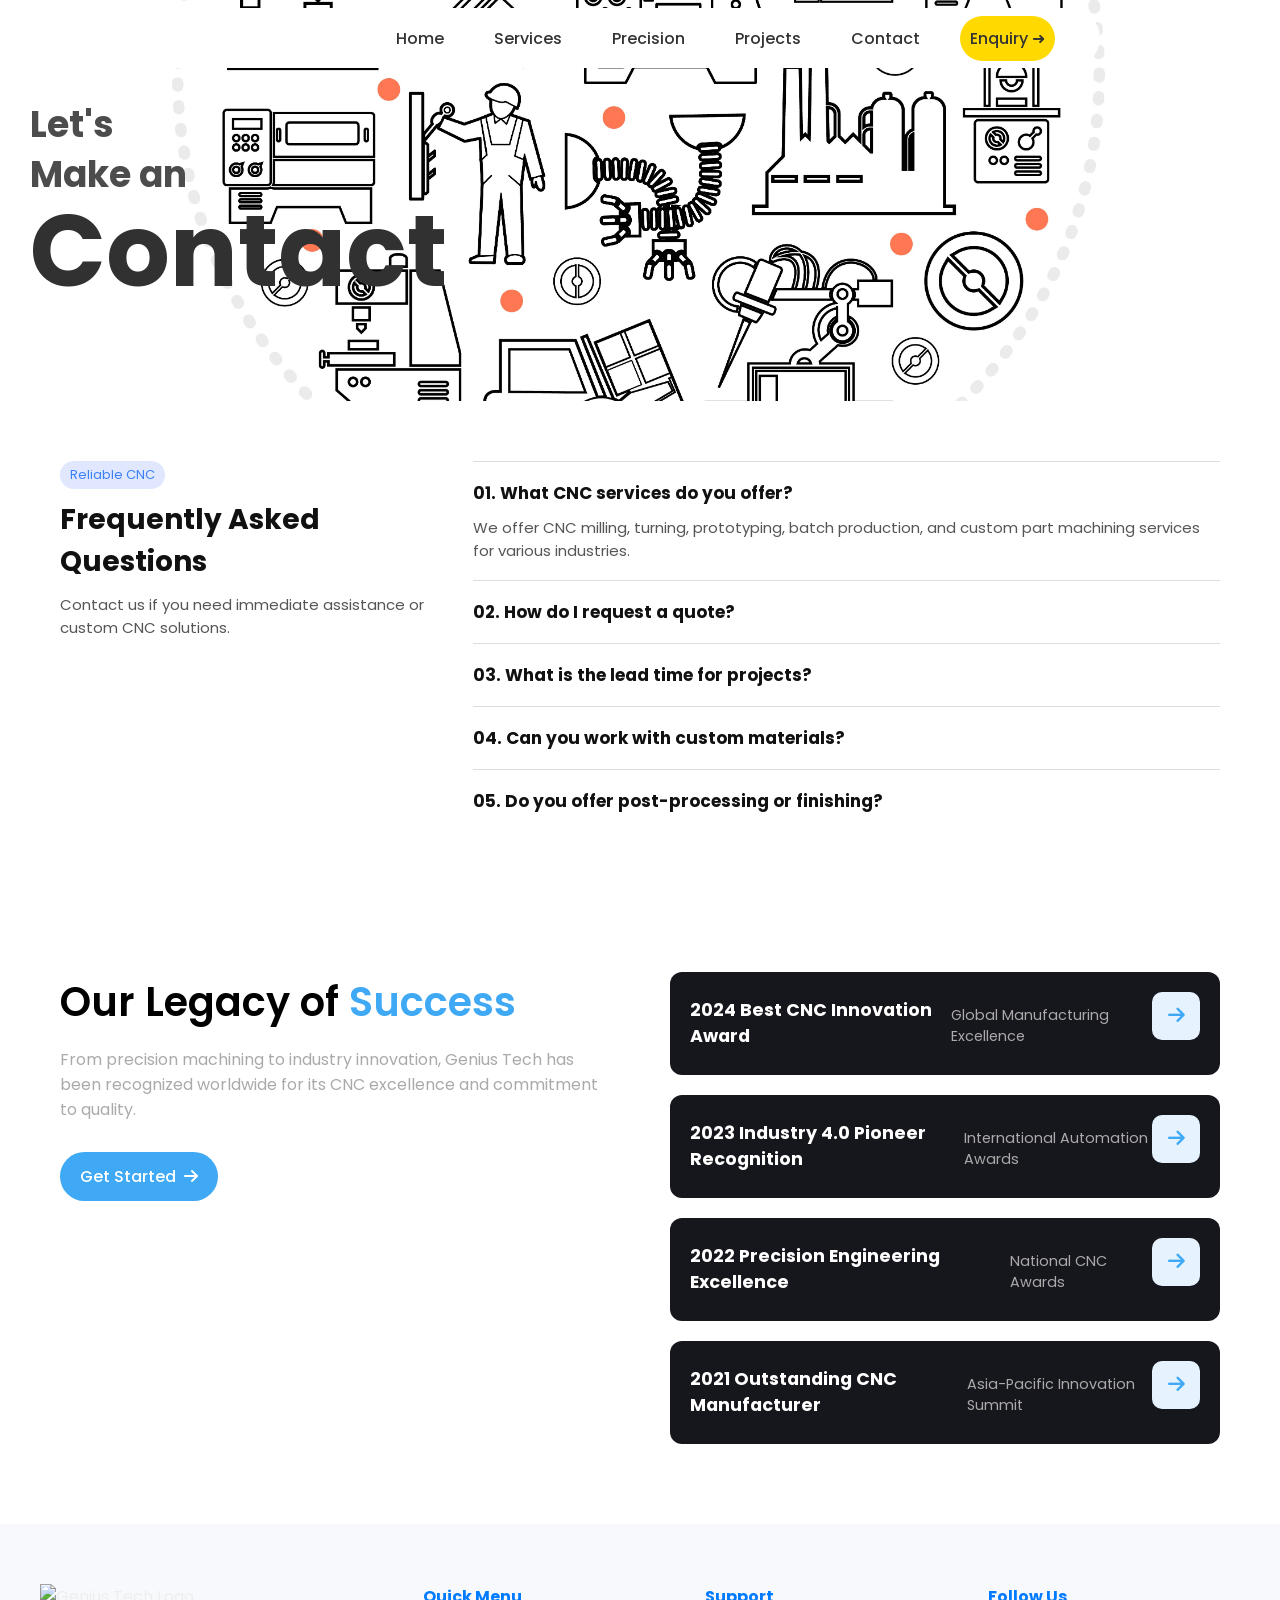
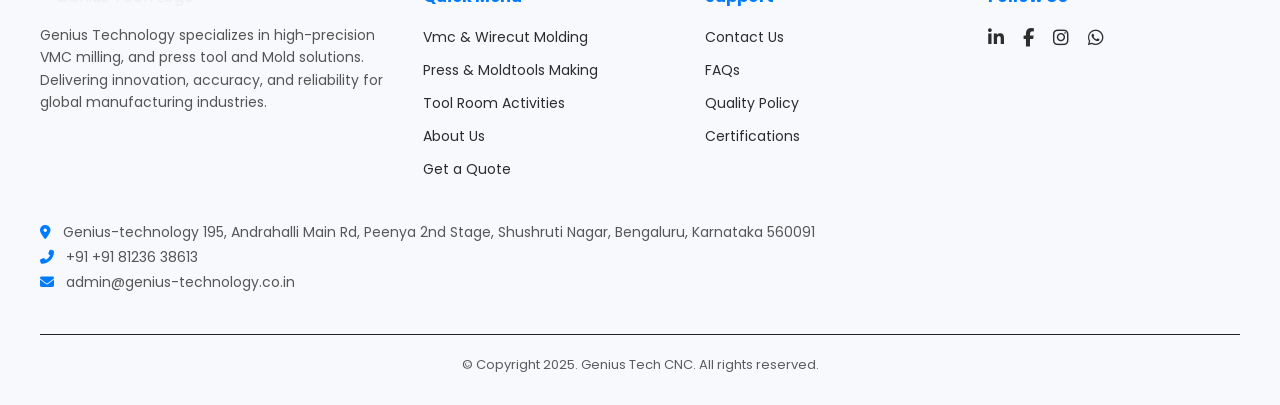
==== contact.html @ 0de1b12c "adding repo" ====
<!DOCTYPE html>
<html lang="en">
  <head>
    <meta charset="UTF-8" />
    <meta name="viewport" content="width=device-width, initial-scale=1.0" />
    <title>Contact</title>
    <link rel="icon" href="img/logo/Screenshot 2025-09-24 103228.png" />

    <link rel="stylesheet" href="style.css" />
    <link
      href="https://fonts.googleapis.com/css2?family=Inter:wght@400;600;700&display=swap"
      rel="stylesheet"
    />
    <link
      href="https://fonts.googleapis.com/css2?family=Barlow:wght@400;500;600&display=swap"
      rel="stylesheet"
    />
    <link
      href="https://fonts.googleapis.com/css2?family=Poppins:wght@300;400;500;600;700&display=swap"
      rel="stylesheet"
    />

    <link
      rel="stylesheet"
      href="https://cdnjs.cloudflare.com/ajax/libs/font-awesome/6.5.0/css/all.min.css"
    />
  </head>
  <style>
    .service-hero-content h2 span.letter,
    .service-hero-content h1 span.letter {
      opacity: 0;
      transform: translateY(-30px);
      animation: fadeInUp 0.6s ease-out forwards;
      display: inline-block;
    }

    @keyframes fadeInUp {
      from {
        opacity: 0;
        transform: translateY(-30px);
      }
      to {
        opacity: 1;
        transform: translateY(0);
      }
    }

    .service-hero {
      background: url(img/45412.jpg) no-repeat center center/cover;

      padding: 100px 30px;
      position: relative;
      overflow: hidden;
      color: #fff;
      text-align: left;
    }

    .service-hero-content {
      max-width: 700px;
      position: relative;
      z-index: 2;
    }

    .service-hero-content h2 {
      font-size: 36px;
      font-weight: 300;
      line-height: 1.4;
    }

    .service-hero-content h2 span {
      font-weight: 700;
      color: #4c4c4c;
    }

    .bg-text {
      font-size: 100px;
      font-weight: 700;

      margin: 0;
      line-height: 1;
      bottom: 30px;
      left: 30px;
      color: #313131;
    }

    .legacy-section {
      color: #000000;
      padding: 80px 60px;
      font-family: "Poppins", sans-serif;
    }

    .legacy-container {
      display: flex;
      justify-content: space-between;
      align-items: flex-start;
      gap: 60px;
    }

    .legacy-left {
      flex: 1;
    }

    .legacy-left h2 {
      font-size: 2.5rem;
      font-weight: 600;
      margin-bottom: 15px;
    }

    .legacy-left h2 span {
      color: #3fa9f5;
    }

    .legacy-left p {
      font-size: 1rem;
      color: #aaa;
      margin-bottom: 30px;
    }

    .btn-primary {
      display: inline-flex;
      align-items: center;
      background: #3fa9f5;
      padding: 12px 20px;
      color: #fff;
      border-radius: 30px;
      text-decoration: none;
      transition: 0.3s;
    }

    .btn-primary i {
      margin-left: 8px;
    }

    .btn-primary:hover {
      background: #2a7fb6;
    }

    /* Right side */
    .legacy-right {
      flex: 1;
      display: flex;
      flex-direction: column;
      gap: 20px;
    }

    .legacy-card {
      background: #16161d;
      color: #ffffff;
      padding: 20px;
      border-radius: 12px;
      display: flex;
      justify-content: space-between;
      align-items: center;
      transition: 0.3s;
      cursor: pointer;
    }

    .legacy-card:hover {
      background: #1f1f28;
    }

    .legacy-card h3 {
      font-size: 1.1rem;
      margin: 0;
    }

    .legacy-card p {
      font-size: 0.9rem;
      color: #aaa;
      margin: 5px 0 0;
    }

    .icon {
      font-size: 1.2rem;
      color: #3fa9f5;
      flex-shrink: 0;
    }

    /* Responsive */
    @media (max-width: 900px) {
      .legacy-container {
        flex-direction: column;
      }
    }

  
    /* Make navbar fixed and ensure hero section is not hidden */
  </style>
  <body>
 <header class="navbar">
      <div class="logo">
        <img src="img/logo/Screenshot 2025-09-24 103609.png" alt="" />
      </div>
      <button class="menu-toggle" aria-label="Toggle menu">
        <i class="fas fa-bars"></i>
      </button>
      <nav class="nav-links">
        <a href="index.html">Home</a>
        <a href="services.html">Services</a>
        <a href="precision.html">Precision</a>
        <a href="Project.html">Projects</a>
        <a href="contact.html">Contact</a>
        <a href="https://wa.me/8123638613?text=Hi%20Genius%20Tech!%20I%20am%20interested%20in%20your%20VMC%20solutions. Can%20you%20provide%20more%20details?" class="btn-yellow">Enquiry ➜</a>
      </nav>

    </header>


    <section class="service-hero" id="services">
      <div class="service-hero-content">
        <h2>Let's <br /><span>Make an</span></h2>
        <h1 class="bg-text">Contact</h1>
      </div>
    </section>

    <section class="faq-section">
      <div class="faq-left">
        <span class="tag">Reliable CNC</span>
        <h2>Frequently Asked Questions</h2>
        <p>
          Contact us if you need immediate assistance or custom CNC solutions.
        </p>
      </div>

      <div class="faq-right">
        <div class="faq-item active">
          <h4>01. What CNC services do you offer?</h4>
          <p>
            We offer CNC milling, turning, prototyping, batch production, and
            custom part machining services for various industries.
          </p>
        </div>
        <div class="faq-item">
          <h4>02. How do I request a quote?</h4>
          <p>
            Submit your technical drawings or requirements via our contact form
            or email, and we’ll provide a detailed quotation.
          </p>
        </div>
        <div class="faq-item">
          <h4>03. What is the lead time for projects?</h4>
          <p>
            Lead times vary based on complexity, but most projects are completed
            within 7–15 business days.
          </p>
        </div>
        <div class="faq-item">
          <h4>04. Can you work with custom materials?</h4>
          <p>
            Yes, we can work with aluminum, stainless steel, brass, plastics,
            and more based on your project needs.
          </p>
        </div>
        <div class="faq-item">
          <h4>05. Do you offer post-processing or finishing?</h4>
          <p>
            We provide surface treatments like anodizing, polishing, powder
            coating, and laser engraving upon request.
          </p>
        </div>
      </div>
    </section>

    <section class="legacy-section">
      <div class="legacy-container">
        <!-- Left Side -->
        <div class="legacy-left">
          <h2>Our Legacy of <span>Success</span></h2>
          <p>
            From precision machining to industry innovation, Genius Tech has
            been recognized worldwide for its CNC excellence and commitment to
            quality.
          </p>
          <a href="#" class="btn-primary">
            Get Started <i class="fa fa-arrow-right"></i>
          </a>
        </div>

        <!-- Right Side -->
        <div class="legacy-right">
          <div class="legacy-card">
            <h3>2024 Best CNC Innovation Award</h3>
            <p>Global Manufacturing Excellence</p>
            <span class="icon"><i class="fa fa-arrow-right"></i></span>
          </div>

          <div class="legacy-card">
            <h3>2023 Industry 4.0 Pioneer Recognition</h3>
            <p>International Automation Awards</p>
            <span class="icon"><i class="fa fa-arrow-right"></i></span>
          </div>

          <div class="legacy-card">
            <h3>2022 Precision Engineering Excellence</h3>
            <p>National CNC Awards</p>
            <span class="icon"><i class="fa fa-arrow-right"></i></span>
          </div>

          <div class="legacy-card">
            <h3>2021 Outstanding CNC Manufacturer</h3>
            <p>Asia-Pacific Innovation Summit</p>
            <span class="icon"><i class="fa fa-arrow-right"></i></span>
          </div>
        </div>
      </div>
    </section>

    <footer class="footer">
      <div class="footer-container">
        <!-- Left Column -->
        <div class="footer-brand">
          <img
            src="img/logo/Screenshot 2025-09-24 103609.png"
            alt="Genius Tech Logo"
            class="logo"
          />
          <p>
            Genius Technology specializes in high-precision VMC milling, and
            press tool and Mold solutions. Delivering innovation, accuracy, and
            reliability for global manufacturing industries.
          </p>
        </div>

        <!-- Quick Menu -->
        <div class="footer-links">
          <h4>Quick Menu</h4>
          <ul>
            <li><a href="services.html">Vmc & Wirecut Molding</a></li>
            <li><a href="precision.html">Press & Moldtools Making </a></li>
            <li><a href="precision.html">Tool Room Activities</a></li>
            <li><a href="index.html">About Us</a></li>
            <li><a href="contact.html">Get a Quote</a></li>
          </ul>
        </div>

        <!-- Support -->
        <div class="footer-links">
          <h4>Support</h4>
          <ul>
            <li><a href="contact.html">Contact Us</a></li>
            <li><a href="contact.html">FAQs</a></li>
            <li><a href="contact.html">Quality Policy</a></li>
            <li><a href="contact.html">Certifications</a></li>
          </ul>
        </div>

        <!-- Social -->
        <div class="footer-social">
          <h4>Follow Us</h4>
          <div class="social-icons">
            <a
              href="https://in.linkedin.com/in/abdul-lashkari-8798a7129?utm_source=share&utm_medium=member_mweb&utm_campaign=share_via&utm_content=profile"
              title="LinkedIn target="
              _blank
              rel="noopener"
              ><i class="fab fa-linkedin-in"></i
            ></a>
            <a
              href="https://www.facebook.com/share/1JmvB4UV7W/"
              title="Facebook  target="
              _blank
              rel="noopener    "
              ><i class="fab fa-facebook-f"></i
            ></a>
            <a
              href="https://www.instagram.com/genius.technology_?igsh=MTd4c3Y5YzJkZmF1Mg=="
              title="Instagram target="
              _blank
              rel="noopener"
              ><i class="fab fa-instagram"></i
            ></a>
            <a
              href="https://wa.me/8123638613?text=Hi%20Genius%20Tech!%20I%20am%20interested%20in%20your%20VMC%20solutions. Can%20you%20provide%20more%20details? target="
              _blank
              rel="noopener"
              title="WhatsApp"
              ><i class="fab fa-whatsapp"></i
            ></a>
          </div>
        </div>
        <div class="footer-contact">
         <p>
            <a
              href="https://www.google.com/maps/place/genius+technologies/@13.0064202,77.4947271,808m/data=!3m2!1e3!4b1!4m6!3m5!1s0x3bae3d001422d6f5:0x357eb3ad3a09bf37!8m2!3d13.006415!4d77.497302!16s%2Fg%2F11y013t21p?authuser=0&entry=ttu&g_ep=EgoyMDI1MDkyNC4wIKXMDSoASAFQAw%3D%3D"
              target="_blank"
              rel="noopener"
            >
              <i class="fas fa-map-marker-alt"></i>
              Genius-technology 195, Andrahalli Main Rd, Peenya 2nd Stage, Shushruti Nagar, Bengaluru, Karnataka 560091
            </a>
          </p>
          <p>
            <a href="tel:+81236 38613">
              <i class="fas fa-phone-alt"></i> +91 +91 81236 38613
            </a>
          </p>
          <p>
            <a
              href="https://mail.google.com/mail/?view=cm&fs=1&to=admin@genius-technology.co.in&su=Product%20Enquiry%20from%20Website&body=Hello%20Genius%20Tech%2C%0A%0AI%20am%20interested%20in%20your%20products.%20Please%20share%20more%20details%20with%20me.%0A%0ARegards%2C%0A[Your%20Name] "
              rel="noopener"
              target="_blank"
            >
              <i class="fas fa-envelope"></i> admin@genius-technology.co.in
            </a>
          </p>
        </div>
      </div>

      <div class="footer-bottom">
        <p>© Copyright 2025. Genius Tech CNC. All rights reserved.</p>
      </div>
    </footer>




    <script>
      document.addEventListener("DOMContentLoaded", function () {
        const menuToggle = document.querySelector(".menu-toggle");
        const navLinks = document.querySelector(".nav-links");
        menuToggle.addEventListener("click", function () {
          navLinks.classList.toggle("active");
        });
      });
    </script>
    <script>









      document.addEventListener("DOMContentLoaded", function () {
        // Service Hero h2 animation
        const serviceHeroH2 = document.querySelector(
          ".service-hero-content h2"
        );
        if (serviceHeroH2) {
          // Split text into spans if not already done
          if (!serviceHeroH2.querySelector("span.letter")) {
            const html = serviceHeroH2.innerHTML;
            // Split by <br> and animate each line
            serviceHeroH2.innerHTML = "";
            html.split("<br>").forEach((line, lineIdx) => {
              if (lineIdx > 0)
                serviceHeroH2.appendChild(document.createElement("br"));
              line
                .replace(/<[^>]+>/g, "")
                .split("")
                .forEach((char, i) => {
                  const span = document.createElement("span");
                  span.className = "letter";
                  span.textContent = char === " " ? "\u00A0" : char;
                  serviceHeroH2.appendChild(span);
                });
            });
          }
          serviceHeroH2.querySelectorAll("span.letter").forEach((span) => {
            span.style.opacity = 0;
            span.style.transform = "translateY(-30px)";
            span.style.animation = "none";
          });
          const observerH2 = new IntersectionObserver(
            ([entry]) => {
              if (entry.isIntersecting) {
                serviceHeroH2
                  .querySelectorAll("span.letter")
                  .forEach((span, i) => {
                    span.style.animation = "fadeInUp 0.6s ease-out forwards";
                    span.style.animationDelay = i * 0.06 + "s";
                  });
              }
            },
            { threshold: 0.5 }
          );
          observerH2.observe(serviceHeroH2);
        }

        // Service Hero h1 animation
        const serviceHeroH1 = document.querySelector(
          ".service-hero-content h1"
        );
        if (serviceHeroH1) {
          if (!serviceHeroH1.querySelector("span.letter")) {
            const text = serviceHeroH1.textContent;
            serviceHeroH1.innerHTML = "";
            text.split("").forEach((char) => {
              const span = document.createElement("span");
              span.className = "letter";
              span.textContent = char === " " ? "\u00A0" : char;
              serviceHeroH1.appendChild(span);
            });
          }
          serviceHeroH1.querySelectorAll("span.letter").forEach((span) => {
            span.style.opacity = 0;
            span.style.transform = "translateY(-30px)";
            span.style.animation = "none";
          });
          const observerH1 = new IntersectionObserver(
            ([entry]) => {
              if (entry.isIntersecting) {
                serviceHeroH1
                  .querySelectorAll("span.letter")
                  .forEach((span, i) => {
                    span.style.animation = "fadeInUp 0.6s ease-out forwards";
                    span.style.animationDelay = i * 0.06 + "s";
                  });
              }
            },
            { threshold: 0.5 }
          );
          observerH1.observe(serviceHeroH1);
        }
      });
    </script>
    <script src="script.js"></script>
  </body>
</html>
---- style.css ----
* {
  margin: 0;
  padding: 0;
  box-sizing: border-box;
}

:root {
  --primary: #1c1c1c; /* Brand Black */
  --secondary: #3e4c59; /* Steel Gray */
  --accent-blue: #005b96; /* CNC Blue */
  --accent-orange: #f5a623; /* Industrial Orange */
  --light-bg: #f4f7fa; /* Light Background */
  --mid-bg: #e1e5eb; /* Card Background */
  --text-dark: #1c1c1c; /* Headings */
  --text-body: #3e4c59; /* Paragraphs */
}

body {
  font-family: "Poppins", sans-serif;
  background-image: url(img/cnc_icon_background.png);
  margin: 0;
  padding: 0;
  background: #fff;
  color: #333;
}
html {
  scroll-behavior: smooth;
}

/* Hide menu toggle by default */
.menu-toggle {
  display: none;
}

/* Mobile styles */
@media (max-width: 768px) {
  .menu-toggle {
    display: block;
    background: none;
    border: none;
    font-size: 2rem;
    color: #1a73e8;
    margin-left: 10px;
    cursor: pointer;
    z-index: 101;
  }
  .nav-links {
    display: none;
    position: absolute;
    top: 70px; /* adjust if your navbar is taller/shorter */
    left: 0;
    width: 100%;
    background: #fff;
    flex-direction: column;
    align-items: flex-start;
    box-shadow: 0 2px 8px rgba(0, 0, 0, 0.04);
    z-index: 100;
    padding: 20px 0;
  }
  .nav-links.active {
    display: flex;
  }
  .nav-links a {
    width: 100%;
    padding: 16px 24px;
    border-bottom: 1px solid #eee;
    font-size: 18px;
    color: #1a73e8;
    text-align: left;
  }
  .btn-yellow {
    margin: 10px 24px;
    width: calc(100% - 48px);
    text-align: center;
  }
  .navbar {
    flex-wrap: wrap;
    padding: 16px 10px;
    position: relative;
  }
}

/* Desktop: always show nav-links */
@media (min-width: 769px) {
  .nav-links {
    display: flex !important;
    position: static;
    flex-direction: row;
    align-items: center;
    background: none;
    box-shadow: none;
    padding: 0;
    width: auto;
  }
  .menu-toggle {
    display: none !important;
  }
}

.navbar {
  display: flex;
  justify-content: space-between;
  align-items: center;
  justify-items: center;
  padding: 10px 30px;
  background: rgba(255, 255, 255);
  position: fixed;
  width: 100%;
  max-width: 1100px;
  top: 0;
  z-index: 10;
  border-radius: 30px;

  height: 60px;
  margin-top: 0.5rem;
  font-family: "Poppins", sans-serif;
}

.navbar .logo {
  font-weight: 700;
  font-size: 1.2rem;
}
.logo img {
  height: 38px;
}
.navbar nav a {
  margin: 0 15px;
  text-decoration: none;
  color: #333;
  font-weight: 500;
  transition: 0.6s;
  padding: 10px;
  border-radius: 30px;
}
nav a:hover {
  color: #ffffff;
  background: #000;
  padding: 10px;
  border-radius: 30px;
  transition: 0.6s;
}
nav a.active {
  color: #fff;
  background: #000;
  padding: 10px;
  border-radius: 30px;
}

.btn-yellow {
  background: #ffd900;
  color: #222;
  padding: 10px 20px;
  border-radius: 25px;
  text-decoration: none;
  font-weight: bold;
  transition: 0.3s;
}

.btn-yellow:hover {
  background: #f0c500;
}

/* ...existing code... */

/* FADE-IN NAV PANEL */

/* ...existing code... */

/* Initial state */
.navbar {
  opacity: 0;
  transform: translateY(-30px);
  animation: fadeDown 0.8s ease-out forwards;
}

/* Keyframes */
@keyframes fadeDown {
  to {
    opacity: 1;
    transform: translateY(0);
  }
}
.hero {
  padding: 80px 60px 0;
  text-align: left;
  background-image: url();
  background-size: cover;
  background-position: center;
  margin-bottom: 1.5rem;
  position: relative;
  min-height: 90vh;
  margin-top: 0;
  display: flex;
  flex-direction: column;
  justify-content: flex-start;
}
.bgimg {
  position: absolute;
  object-fit: contain;
  width: 100%;
  height: 100%;
  z-index: -1;
  top: 0;
  left: 0;
  filter: brightness(0.8);
}
.hero-section {
  max-width: 1200px;
  margin: auto;
}
.sectionbg {
  background: linear-gradient(to right, #f8f9fc, #b4daff);
  border-radius: 20px;
  padding: 40px;
}
.hero-content {
  display: flex;
  align-items: center;
  justify-content: space-between;
  flex-wrap: wrap;
  font-family: "poppins" sans-serif;
}

.hero-left {
  flex: 1;
}

.hero-left h1 {
  font-size: 4rem;
  font-weight: 600;
  color: #ffffff;
  padding: 0;
}

.hero-left h1 span {
  color: #ffcc00;
  padding: 0;
}

.hero-left .tagline {
  margin-top: 15px;
  font-size: 1.1rem;
  color: #ffffff;
}

.hero-image {
  position: relative;
  flex: 1;
  display: flex;
  justify-content: center;
}

.hero-image img {
  max-width: 500px;
  border-radius: 12px;
  box-shadow: 0px 4px 20px rgba(0, 0, 0, 0.1);
  filter: opacity(0.8);
}

.badge {
  position: absolute;
  background: rgba(255, 255, 255, 0.95);
  padding: 12px 18px;
  border-radius: 10px;
  font-size: 0.85rem;
  color: #222;
  box-shadow: 0px 4px 10px rgba(0, 0, 0, 0.1);
}

.badge.nx {
  top: 20px;
  left: -80px;
  max-width: 160px;
}

.badge.nx a {
  display: inline-block;
  margin-top: 5px;
  font-size: 0.8rem;
  color: #007bff;
}

.badge.sun {
  top: 40%;
  right: -60px;
}

/* Features */
.herofeatures {
  display: flex;
  gap: 20px;
  margin-top: auto;
  justify-content: center;
  flex-wrap: wrap;
  width: 100%;
  padding: 40px 20px;
  box-sizing: border-box;
}

.herofeature-card {
  background: #fff;
  padding: 20px;
  border-radius: 12px;
  flex: 1;
  min-width: 200px;
  max-width: 300px;
  text-align: center;
  box-shadow: 0px 4px 12px rgba(0, 0, 0, 0.1);
}

.herofeature-card.review {
  background: #f0f2f5;
}

.herofeature-card.battery img {
  margin-top: 10px;
  max-height: 80px;
}

.herofeature-card.weather {
  background: #f9f9f9;
}

/* abt */
@media (max-width: 700px) {
  .hero {
    padding: 90px 10px 30px 10px;
    text-align: center;
    border-radius: 16px;
    margin-bottom: 1rem;
    min-height: 900px;
    overflow: visible;
  }
  .bgimg {
    width: 100%;
    height: 100%;
    object-fit: cover;
    top: 0;
    left: 0;
  }
  .hero-content {
    flex-direction: column;
    align-items: center;
    gap: 24px;
  }
  .hero-left {
    width: 100%;
    text-align: center;
    margin-bottom: 18px;
  }
  .hero-left h1 {
    font-size: 2rem;
    line-height: 1.1;
  }
  .hero-left .tagline {
    font-size: 1rem;
    color: #fff;
    margin-top: 10px;
  }
  .hero-image {
    width: 100%;
    max-width: 320px;
    margin: 0 auto 18px auto;
    display: flex;
    justify-content: center;
    position: relative;
  }
  .hero-image img {
    width: 100%;
    max-width: 320px;
    border-radius: 10px;
  }
  .badge.nx {
    position: absolute;
    top: 12px;
    left: 12px;
    max-width: 140px;
    font-size: 0.8rem;
    padding: 8px 10px;
  }
  .badge.sun {
    position: absolute;
    top: auto;
    bottom: 12px;
    right: 12px;
    font-size: 0.8rem;
    padding: 8px 10px;
  }
  .herofeatures {
    display: none;
    flex-direction: column;
    gap: 14px;
    margin-top: 24px;
  }
  .herofeature-card {
    min-width: unset;
    max-width: 100%;
    padding: 14px 10px;
    font-size: 0.98rem;
  }
  .herofeature-card img {
    width: 50px;
    max-height: 50px;
    margin-top: 8px;
    border-radius: 8px;
  }
}
/* ...existing code... */
@media (max-width: 700px) {
  /* make hero feature cards larger and more prominent on mobile */
  .herofeatures {
    display: none;
    flex-direction: column;
    gap: 18px;
    padding: 12px;
    margin-top: 20px;
  }

  .herofeature-card {
    width: 100%;
    padding: 18px 16px;
    border-radius: 14px;
    background: #ffffff;
    box-shadow: 0 8px 24px rgba(10, 20, 40, 0.06);
    display: flex;
    align-items: center;
    justify-content: space-between;
    gap: 12px;
    min-height: 96px;
    font-size: 1.05rem;
  }

  .herofeature-card p {
    margin: 0;
    font-weight: 600;
    color: #111827;
  }

  .herofeature-card small {
    display: block;
    font-size: 0.92rem;
    color: #6b7280;
    margin-top: 4px;
    font-weight: 500;
  }

  .herofeature-card img {
    width: 68px;
    height: 68px;
    object-fit: cover;
    border-radius: 10px;
    flex-shrink: 0;
  }

  .herofeature-card .stars,
  .herofeature-card a {
    font-size: 1rem;
  }
}

/* Hero Section */
.hero {
  padding: 140px 60px 60px;
  text-align: left;
  background-image: url();
  background-size: cover;
  background-position: center;
  margin-bottom: 1.5rem;
  position: relative;
  min-height: 90vh;
}
.bgimg {
  position: absolute;
  object-fit: cover;
  width: 100%;
  height: 100%;
  z-index: -1;
  top: 0;
  left: 0;
  filter: brightness(0.8);
}
.hero-section {
  max-width: 1200px;
  margin: auto;
}
.sectionbg {
  background: linear-gradient(to right, #f8f9fc, #b4daff);
  border-radius: 20px;
  padding: 40px;
}
.hero-content {
  display: flex;
  align-items: center;
  justify-content: space-between;
  flex-wrap: wrap;
  font-family: "poppins" sans-serif;
}

.hero-left {
  flex: 1;
}

.hero-left h1 {
  font-size: 4rem;
  font-weight: 600;
  color: #ffffff;
}

.hero-left h1 span {
  color: #ffd900;
}

.hero-left .tagline {
  margin-top: 15px;
  font-size: 1.1rem;
  color: #ffffff;
}

.hero-image {
  position: relative;
  flex: 1;
  display: flex;
  justify-content: center;
}

.hero-image img {
  max-width: 500px;
  border-radius: 12px;
  box-shadow: 0px 4px 20px rgba(0, 0, 0, 0.1);
  filter: opacity(0.8);
}

.badge {
  position: absolute;
  background: rgba(255, 255, 255, 0.95);
  padding: 12px 18px;
  border-radius: 10px;
  font-size: 0.85rem;
  color: #222;
  box-shadow: 0px 4px 10px rgba(0, 0, 0, 0.1);
}

.badge.nx {
  top: 20px;
  left: -80px;
  max-width: 160px;
}

.badge.nx a {
  display: inline-block;
  margin-top: 5px;
  font-size: 0.8rem;
  color: #007bff;
}

.badge.sun {
  top: 40%;
  right: -60px;
}

/* Features */
.herofeatures {
  display: flex;
  gap: 20px;
  margin-top: 60px;
  justify-content: center;
  flex-wrap: wrap;
}

.herofeature-card {
  background: #fff;
  padding: 20px;
  border-radius: 12px;
  flex: 1;
  min-width: 200px;
  max-width: 300px;
  text-align: center;
  box-shadow: 0px 4px 12px rgba(0, 0, 0, 0.1);
}

.herofeature-card.review {
  background: #f0f2f5;
}

.herofeature-card.battery img {
  margin-top: 10px;
  max-height: 80px;
}

.herofeature-card.weather {
  background: #f9f9f9;
}

/* abt */
@media (max-width: 700px) {
  .hero {
    padding: 90px 10px 30px 10px;
    text-align: center;
    border-radius: 16px;
    margin-bottom: 1rem;
  }
  .hero-content {
    flex-direction: column;
    align-items: center;
    gap: 24px;
  }
  .hero-left {
    width: 100%;
    text-align: center;
    margin-bottom: 18px;
  }
  .hero-left h1 {
    font-size: 2rem;
    line-height: 1.1;
  }
  .hero-left .tagline {
    font-size: 1rem;
    color: #fff;
    margin-top: 10px;
  }
  .hero-image {
    width: 100%;
    max-width: 320px;
    margin: 0 auto 18px auto;
    display: flex;
    justify-content: center;
    position: relative;
  }
  .hero-image img {
    width: 100%;
    max-width: 320px;
    border-radius: 10px;
  }
  .badge.nx {
    position: absolute;
    top: 12px;
    left: 12px;
    max-width: 140px;
    font-size: 0.8rem;
    padding: 8px 10px;
  }
  .badge.sun {
    position: absolute;
    top: auto;
    bottom: 12px;
    right: 12px;
    font-size: 0.8rem;
    padding: 8px 10px;
  }
  .herofeatures {
    flex-direction: column;
    gap: 14px;
    margin-top: 24px;
  }
  .herofeature-card {
    min-width: unset;
    max-width: 100%;
    padding: 14px 10px;
    font-size: 0.98rem;
  }
  .herofeature-card img {
    width: 50px;
    max-height: 50px;
    margin-top: 8px;
    border-radius: 8px;
  }
}
/* ...existing code... */
@media (max-width: 700px) {
  /* make hero feature cards larger and more prominent on mobile */
  .herofeatures {
    display: flex;
    flex-direction: column;
    gap: 18px;
    padding: 12px;
    margin-top: 20px;
  }

  .herofeature-card {
    width: 100%;
    padding: 18px 16px;
    border-radius: 14px;
    background: #ffffff;
    box-shadow: 0 8px 24px rgba(10, 20, 40, 0.06);
    display: flex;
    align-items: center;
    justify-content: space-between;
    gap: 12px;
    min-height: 96px;
    font-size: 1.05rem;
  }

  .herofeature-card p {
    margin: 0;
    font-weight: 600;
    color: #111827;
  }

  .herofeature-card small {
    display: block;
    font-size: 0.92rem;
    color: #6b7280;
    margin-top: 4px;
    font-weight: 500;
  }

  .herofeature-card img {
    width: 68px;
    height: 68px;
    object-fit: cover;
    border-radius: 10px;
    flex-shrink: 0;
  }

  .herofeature-card .stars,
  .herofeature-card a {
    font-size: 1rem;
  }
}
/* ...existing code... */

/* ...existing code... */

/* Hero slide animation (add near end of file) */
.hero-content {
  /* ensure transforms/opacity animate smoothly */
  transition:
    opacity 0.6s ease,
    transform 0.6s ease;
  will-change: opacity, transform;
}

/* outgoing */
.hero-content.anim-out {
  opacity: 0;
  transform: translateY(-12px) scale(0.995);
}

/* incoming */
.hero-content.anim-in {
  opacity: 1;
  transform: translateY(0) scale(1);
}

/* ensure badges/image also transition nicely */
.hero-image img,
.badge {
  transition:
    transform 0.6s ease,
    opacity 0.6s ease;
}

/* ...existing code... */

a {
  text-decoration: none;
  color: inherit;
}

.intr {
  opacity: 0;
  transform: translateY(40px);
  animation: fadeInintro 1.5s cubic-bezier(0.4, 2, 0.3, 1) forwards;
  animation-delay: 3.2s;
}

@keyframes fadeInintro {
  from {
    opacity: 0;
    transform: translateY(40px);
  }
  to {
    opacity: 1;
    transform: translateY(0);
  }
}

.about-animated-text span {
  opacity: 0;
  transform: translateY(-30px);
  animation: fadeInUp 0.6s ease-out forwards;
  display: inline-block;
}

/* Staggered delays for each letter */
.about-animated-text span:nth-child(1) {
  animation-delay: 0s;
}
.about-animated-text span:nth-child(2) {
  animation-delay: 0.08s;
}
.about-animated-text span:nth-child(3) {
  animation-delay: 0.16s;
}
.about-animated-text span:nth-child(4) {
  animation-delay: 0.24s;
}
.about-animated-text span:nth-child(5) {
  animation-delay: 0.32s;
}
.about-animated-text span:nth-child(6) {
  animation-delay: 0.4s;
}
.about-animated-text span:nth-child(7) {
  animation-delay: 0.48s;
}
.about-animated-text span:nth-child(8) {
  animation-delay: 0.56s;
}
.about-animated-text span:nth-child(9) {
  animation-delay: 0.64s;
}

@keyframes fadeInUp {
  to {
    opacity: 1;
    transform: translateY(0);
  }
}

@keyframes fadeInUp {
  from {
    opacity: 0;
    transform: translateY(-30px);
  }
  to {
    opacity: 1;
    transform: translateY(0);
  }
}

.about-animated-text span,
.tiltle span {
  opacity: 0;
  transform: translateY(-30px);
  animation: fadeInUp 0.6s ease-out forwards;
  display: inline-block;
}
.top-bar {
  background: #fff;
  font-size: 12px;
  text-transform: uppercase;
  padding: 10px 20px;
  display: flex;
  justify-content: space-between;
  border-bottom: 1px solid #ddd;
  font-weight: 600;
}

.menu {
  cursor: pointer;
}

.about-section {
  background-image: url();
  padding: 30px 30px;
  max-width: 1400px;
  margin: auto;
  font-family: "Poppins", sans-serif;
  border-radius: 15px;
  box-shadow: 0 4px 32px rgba(0, 0, 0, 0.08);
}

.about-section h1 {
  margin: 0;
  margin-bottom: 1rem;
  font-size: 3rem;
  font-weight: 600;
  color: #007bff;
  font-family: "Poppins", sans-serif;
}

.intro {
  display: flex;
  justify-content: space-between;
  align-items: flex-start;
  flex-wrap: wrap;
  gap: 20px;
  margin-bottom: 30px;
}

.intro p {
  flex: 1;
  max-width: 800px;
  font-size: 1.3rem;
  color: #444;
  font-family: "Poppins", sans-serif;
}

.cta-button {
  background: #111;
  color: #fff;
  border: none;
  padding: 12px 24px;
  border-radius: 6px;
  font-weight: 600;
  cursor: pointer;
}

.about-images {
  display: flex;
  gap: 20px;
  margin: 30px 0;
}

.about-images img {
  flex: 1;
  border-radius: 12px;
  object-fit: cover;
  max-height: 300px;
  width: 100%;
}

.philosophy {
  font-size: 1.2rem;
  font-weight: 400;
  color: #333;
  margin-top: 30px;
  font-family: "Poppins", sans-serif;
}

.highlight {
  color: #007bff;
  font-weight: 600;
  font-family: "Poppins", sans-serif;
}

@media (max-width: 700px) {
  .about-section {
    padding: 24px 6px;
    border-radius: 10px;
  }
  .about-section h1 {
    font-size: 2rem;
    text-align: center;
    margin-bottom: 16px;
  }
  .intro {
    flex-direction: column;
    align-items: stretch;
    gap: 14px;
    margin-bottom: 18px;
    text-align: start;
  }
  .intro p {
    font-size: 1.05rem;
    max-width: 100%;
    margin-bottom: 10px;
  }
  .cta-button {
    width: 100%;
    font-size: 1rem;
    padding: 10px 0;
    border-radius: 8px;
    margin: 0 auto 10px auto;
  }
  .about-images {
    flex-direction: column;
    gap: 10px;
    margin: 18px 0;
  }
  .about-images img {
    max-height: 180px;
    width: 100%;
    border-radius: 10px;
  }
  .philosophy {
    font-size: 1rem;
    margin-top: 18px;
    text-align: center;
    padding: 0 4px;
  }
}

.abtwhy-container {
  display: flex;
  flex-wrap: wrap;
  gap: 2rem;
  justify-content: space-between;
  max-width: 1200px;
  font-family: "poppins", sans-serif;
}

.abtleft-content {
  flex: 1 1 40%;
  margin-left: 2rem;
  margin-right: 3rem;
}

.subtitle {
  color: #007bff;
  font-weight: 600;
  margin-bottom: 0.5rem;
  font-family: "Poppins", sans-serif;
}

.main-title {
  margin-top: 4rem;

  font-size: 2.5rem;
  font-weight: 700;
  color: #111;
  margin-bottom: 1rem;
}

.description {
  color: #666;
  font-size: 1rem;
  line-height: 1.6;
  margin-bottom: 1.5rem;
}

.btn {
  background-color: #007bff;
  color: #fff;
  padding: 0.75rem 1.5rem;
  text-decoration: none;
  border-radius: 5px;
  font-weight: 600;
}

.abtright-content {
  flex: 1 1 50%;
  display: grid;
  grid-template-columns: repeat(auto-fit, minmax(250px, 1fr));
  gap: 2rem;
  margin-top: 8rem;
  font-family: "Poppins", sans-serif;
}

.abtfeature-box {
  position: relative;
  background: #fff;
  padding: 1.5rem;
  border: 1px solid #eee;
  box-shadow: 0 4px 10px rgba(0, 0, 0, 0.03);
}

.abtfeature-box::before {
  content: "";
  position: absolute;
  width: 25px;
  height: 25px;
  border-top: 5px solid #007bff;
  border-left: 5px solid #007bff;

  top: -10px;
  left: -10px;
  border-radius: 2px;
}

.abtfeature-box .number {
  color: #007bff;
  font-weight: 700;
  font-size: 1.2rem;
}

.feature-box h3 {
  font-size: 1.1rem;
  color: #111;
  margin: 0.5rem 0;
}

.feature-box p {
  font-size: 0.95rem;
  color: #555;
}

/* Responsive */
@media (max-width: 768px) {
  .why-choose-us .container {
    flex-direction: column;
  }

  .right-content {
    grid-template-columns: 1fr;
  }
}

.abtinfo-cards {
  opacity: 1;
  transform: translatey(40px);
  transition:
    opacity 0.9s cubic-bezier(0.4, 0, 0.2, 1),
    transform 0.9s cubic-bezier(0.4, 0, 0.2, 1);
}

.abtinfo-cards.fade-in-right {
  opacity: 1;
  transform: translateY(0);
}

.abtinfo-cards {
  display: grid;
  grid-template-columns: repeat(auto-fit, minmax(280px, 1fr));
  gap: 1.5rem;
  padding: 3rem 2rem;
  font-family: "Poppins", sans-serif;
}

.abtcard {
  background-color: #ffffff;
  color: #181818;
  padding: 2rem;
  border-radius: 6px;
  transition: transform 1.3s ease;
}

.abtcard:hover {
  transform: translateY(-5px);
}

.abtcard.orange-bg {
  background-color: #007bff;
  color: #fff;
  font-family: "Poppins", sans-serif;
}

.abtcard.grey {
  background: #f7f9fc;
  color: #181818;
  font-family: "Poppins", sans-serif;
}

.hero2 {
  text-align: center;
  padding: 80px 20px;
  max-width: 900px;
  margin: auto;
}

.hero2 h1 {
  color: #007bff;
  font-size: 2.8rem;
  font-weight: 700;
  margin-bottom: 15px;
}

/* Fade-up animation for hero2 section */
@keyframes fadeUp {
  from {
    opacity: 0;
    transform: translateY(32px);
  }
  to {
    opacity: 1;
    transform: translateY(0);
  }
}

.hero2 {
  opacity: 0;
  transform: translateY(32px);
  animation: none;
}

.hero2 p {
  color: #555;
  font-size: 1rem;
  margin-bottom: 40px;
}

/* Add this CSS to your style.css */
.video-section {
  padding: 40px 0;
  background: #f8f9fc;
}

.video-container {
  position: relative;
  width: 100%;
  max-width: 1200px;
  margin: 0 auto;
  border-radius: 16px;
  overflow: hidden;
}

.video-container video {
  width: 100%;
  height: auto;
  display: block;
  object-fit: cover;
}

.video-overlay {
  position: absolute;
  top: 0;
  left: 0;
  width: 100%;
  height: 100%;
  background: rgba(0, 0, 0, 0.4);
  display: flex;
  flex-direction: column;
  justify-content: center;
  align-items: center;
  text-align: center;
  color: white;
  padding: 20px;
}

.video-overlay h2 {
  font-size: 2.5rem;
  margin-bottom: 1rem;
  text-shadow: 2px 2px 4px rgba(0, 0, 0, 0.3);
}

.video-overlay p {
  font-size: 1.2rem;
  text-shadow: 1px 1px 2px rgba(0, 0, 0, 0.3);
}

.video-wrapper {
  background: url("img/2534.jpg") center/cover no-repeat;
  border-radius: 40px;
  width: 100%;
  max-width: 600px;
  margin: auto;
  height: 250px;
  display: flex;
  align-items: center;
  justify-content: center;
}

.play-btn {
  background: rgba(255, 255, 255, 0.9);
  border: none;
  font-size: 2rem;
  border-radius: 50%;
  width: 60px;
  height: 60px;
  cursor: pointer;
  box-shadow: 0 4px 10px rgba(0, 0, 0, 0.2);
}

/* Trusted Clients */

/* Fade-up animation for trusted section */
@keyframes fadeUp {
  from {
    opacity: 0;
    transform: translateY(32px);
  }
  to {
    opacity: 1;
    transform: translateY(0);
  }
}

.trusted {
  opacity: 0;
  transform: translateY(32px);
  animation: none;
}

.trusted {
  text-align: center;
  margin: 60px auto;
}

.trusted p {
  font-size: 1rem;
  color: #666;
  margin-bottom: 20px;
}

.trusted .logos {
  display: flex;
  justify-content: center;
  flex-wrap: wrap;
  gap: 40px;
}

.trusted .logos img {
  height: 40px;

  transition: 0.3s;
}

.trusted {
  padding: 50px 20px;
  text-align: center;
  background: #f9fafb;
  overflow: hidden;
}

.trusted-title {
  font-size: 22px;
  font-weight: 600;
  margin-bottom: 30px;
  color: #1c1c1c;
}

.logos-slider {
  position: relative;
  width: 100%;
  overflow: hidden;
}

.logos-track {
  display: flex;
  gap: 60px;
  width: max-content;
  animation: scrollLogos 25s linear infinite;
}

.logos-track img {
  max-height: 70px;
  object-fit: contain;

  transition: all 0.3s ease;
}

.logos-track img:hover {
  filter: grayscale(0%);
  opacity: 1;
  transform: scale(1.05);
}

/* Animation */
@keyframes scrollLogos {
  from {
    transform: translateX(0);
  }
  to {
    transform: translateX(-50%);
  }
}

/* Mobile */
@media (max-width: 600px) {
  .trusted-title {
    font-size: 18px;
    margin-bottom: 20px;
  }
  .logos-track {
    gap: 30px;
    animation-duration: 15s; /* Faster scroll on mobile */
  }
  .logos-track img {
    max-height: 50px;
  }
}

/* Services Section */
.services {
  text-align: center;
  padding: 60px 20px;
  max-width: 1200px;
  margin: auto;
}

.services h2 {
  font-size: 2rem;
  margin-bottom: 15px;
}

.services p {
  color: #555;
  margin-bottom: 50px;
}

.cards {
  display: grid;
  grid-template-columns: repeat(auto-fit, minmax(280px, 1fr));
  gap: 30px;
}

.card {
  background: #f7f9fc;
  border-radius: 15px;
  box-shadow: 0 4px 20px rgba(0, 0, 0, 0.08);
  padding: 20px;
  text-align: left;
  transition: transform 0.3s ease;
}

.card img {
  width: 100%;
  border-radius: 12px;
  margin-bottom: 15px;
}

.card h3 {
  color: #007bff;
  font-size: 1.25rem;
  margin-bottom: 10px;
}

.card p {
  color: #555;
  font-size: 0.95rem;
  margin-bottom: 15px;
}

.card a {
  text-decoration: none;
  color: #0077ff;
  font-weight: 500;
  transition: 0.3s;
}

.card a:hover {
  color: #0055cc;
}

.card:hover {
  transform: translateY(-5px);
}

/* prosess */

.process-section {
  background-image: url(/img/hero/img\ bg.png);
  padding: 1rem;
  padding-top: 1rem;
  font-family: "Poppins", Arial, sans-serif;
  margin: 1rem;
  justify-content: center;
  align-items: center;
  justify-items: center;
}

.process-container {
  max-width: 1200px;
  justify-content: center;
}

.sub-heading {
  color: #2d9cdb;
  font-weight: 600;
  text-transform: uppercase;
  margin-bottom: 0.5rem;
  font-size: 3rem;
}

.main-heading {
  font-size: 2.5rem;
  font-weight: 700;
  margin-bottom: 1rem;
}

.process-intro {
  color: #555;
  max-width: 700px;
  margin-bottom: 3rem;
  line-height: 2.6;
}

.timeline {
  position: relative;
  display: flex;
  flex-direction: column;
  gap: 4rem;
}

.timeline-block {
  display: flex;
  align-items: center;
  justify-content: space-between;
  flex-wrap: wrap;
  width: auto;
}

.timeline-block-left {
  display: flex;
  align-items: center;
  justify-content: space-between;
  flex-wrap: wrap;
  width: auto;
  max-width: 1100px;
}

.timeline-block:nth-child(even) {
  flex-direction: row-reverse;
}

.timeline-img,
.timeline-content {
  width: 50%;
  object-fit: contain;
}

.timeline-img img {
  max-width: 90%;
  width: 100%;
  border-radius: 8px;
  box-shadow: 0 4px 12px rgba(0, 0, 0, 0.08);
  margin-left: 40px;
  object-fit: contain;
}
img .timeline-content {
  background: #ffffff;
  padding: 1.5rem;
  border-left: 4px solid #007bff;
  border-radius: 5px;
  box-shadow: 0 2px 10px rgba(0, 0, 0, 0.04);
  object-fit: contain;
}

.step-number {
  color: #007bff;
  font-size: 2.2rem;
  font-weight: 600;
  display: inline-block;
  margin-bottom: 0.3rem;
}

.timeline-content h3 {
  font-size: 1.6rem;
  font-weight: 700;
  color: #111;
  margin-bottom: 0.5rem;
}

.timeline-content p {
  font-size: 1.5rem;
  color: #555;
  line-height: 1.6;
}

/* Responsive */
@media (max-width: 700px) {
  .timeline {
    gap: 2rem;
  }
  .timeline-block,
  .timeline-block-left {
    flex-direction: column !important;
    flex-grow: 1;
    align-items: stretch;
    max-width: 100%;
    width: 100%;
    margin-bottom: 2rem;
    box-shadow: 0 2px 12px rgba(45, 156, 219, 0.06);
    border-radius: 10px;
    background: #fff;
    padding-left: 0rem 0.5rem;
  }
  .timeline-img,
  .timeline-content {
    width: 100% !important;
    margin: 0;
    padding: 0;
  }
  .timeline-img img {
    width: 100%;
    max-width: 100%;
    height: auto;
    margin: 0 0 1rem 0;
    border-radius: 8px;
  }
  .timeline-content {
    border-left: none;
    border-top: 4px solid #007bff;
    border-radius: 0 0 8px 8px;
    box-shadow: none;
    padding: 1rem 0.5rem;
    background: #f9f9f9;
  }
  .step-number {
    font-size: 1.1rem;
    margin-bottom: 0.5rem;
  }
  .timeline-content h3 {
    font-size: 1.1rem;
    margin-bottom: 0.5rem;
  }
  .timeline-content p {
    font-size: 1rem;
    line-height: 1.6;
  }
}

/* expertice */
/* Fade-up animation for hero2 section */
@keyframes fadeUp {
  from {
    opacity: 0;
    transform: translateY(32px);
  }
  to {
    opacity: 1;
    transform: translateY(0);
  }
}

.expertice {
  opacity: 0;
  transform: translateY(32px);
  animation: none;
}

.expertise {
  padding: 30px 0;
  text-align: center;
  background: #fff;
  background-image: url(/img/hero/img\ bg.png);
  font-family: "Poppins", sans-serif;
  margin-top: 3rem;
  margin-bottom: 3rem;
}

.expertise-grid {
  display: flex;
  flex-wrap: wrap;
  gap: 30px;
  justify-content: center;
}

.expert-box {
  flex: 1 1 280px;
}

.expert-box img {
  width: 100%;
  border-radius: 10px;
  height: 200px;
  object-fit: contain;
  margin-bottom: 15px;
}

.expert-box h4 {
  font-size: 1rem;
  font-weight: 600;
  margin: 10px 0;
  color: #007bff;
}

/* Responsive */
@media (max-width: 768px) {
  .hero h1 {
    font-size: 48px;
  }

  .section-title {
    font-size: 24px;
  }

  .service-hero-content h1 {
    letter-spacing: -0.06em;
  }

  .service-box,
  .expert-box {
    flex: 1 1 100%;
  }
}

.popular-details {
  background: #ffffff;
  padding: 60px 10%;
  font-family: "poppins", sans-serif;
}

.section-header {
  text-align: center;
  margin-bottom: 50px;
}

.section-header .tag {
  background: #007bff;
  color: #fff;
  padding: 5px 12px;
  border-radius: 20px;
  font-size: 14px;
}

.section-header h2 {
  font-size: 32px;
  margin-top: 15px;
  font-weight: 600;
  color: #111;
}

.section-header h2 span {
  font-style: italic;
  color: #007bff;
}

.details-grid {
  display: grid;
  grid-template-columns: repeat(auto-fill, minmax(280px, 1fr));
  gap: 25px;
}

.detail-card,
.upload-card {
  background: #f7f9fc;
  border-radius: 10px;
  padding: 20px;
  box-shadow: 0 4px 12px rgba(0, 0, 0, 0.08);
  transition: transform 0.2s ease;
}

.detail-card:hover {
  transform: translateY(-5px);
}

.detail-card img {
  max-width: 100%;
  height: 160px;
  object-fit: contain;
  margin-bottom: 15px;
}

.detail-card h3 {
  font-size: 18px;
  margin-bottom: 10px;
  color: #222;
}

.detail-card ul {
  list-style: none;
  padding: 0;
  font-size: 14px;
  color: #555;
}

.detail-card li {
  margin-bottom: 6px;
}

.upload-card {
  display: flex;
  align-items: center;
  justify-content: center;
  background: #007bff;
  color: #fff;
  text-align: center;
}

.upload-box h3 {
  font-size: 20px;
  margin-bottom: 10px;
}

.upload-box p {
  font-size: 14px;
  line-height: 1.4;
  opacity: 0.9;
}

.features-section {
  max-width: 1200px;
  margin: auto;
  text-align: center;
  padding: 60px 20px;
}

.section-label {
  font-size: 14px;
  color: #aaa;
  margin-bottom: 10px;
}

.section-title {
  font-size: 28px;
  font-weight: 600;
  color: #fff;
  margin-bottom: 40px;
  line-height: 1.4;
}

.section-title span {
  color: #2974ff;
}

.features-grid {
  display: grid;
  grid-template-columns: repeat(auto-fit, minmax(280px, 1fr));
  gap: 20px;
}

.feature-box {
  background-color: #1a1a1a;
  padding: 25px;
  border-radius: 12px;
  transition: 0.3s;
}

.feature-box:hover {
  transform: translateY(-5px);
  background-color: #222;
}

.feature-icon {
  margin-bottom: 15px;
  height: 40px;
}
.feature-box svg {
  width: 40px;
  height: 40px;
  display: inline-block;
}

.feature-box h3 {
  font-size: 18px;
  font-weight: 600;
  margin-bottom: 10px;
  color: #fff;
}

.feature-box p {
  font-size: 14px;
  color: #ccc;
}

.features-section {
  max-width: 1200px;
  margin: auto;
  text-align: center;
}

.section-label {
  font-size: 14px;
  color: #aaa;
  margin-bottom: 10px;
}

.section-title {
  font-size: 28px;
  font-weight: 600;
  color: #fff;
  margin-bottom: 40px;
  line-height: 1.4;
}

.section-title span {
  color: #2974ff;
}

.features-grid {
  display: grid;
  grid-template-columns: repeat(auto-fit, minmax(280px, 1fr));
  gap: 20px;
}

.feature-box {
  background-color: #1a1a1a;
  padding: 25px;
  border-radius: 12px;
  transition: 0.3s;
}

.feature-box:hover {
  transform: translateY(-5px);
  background-color: #222;
}

.feature-icon {
  font-size: 32px;
  color: #2974ff;
  margin-bottom: 15px;
}

.feature-box h3 {
  font-size: 18px;
  font-weight: 600;
  margin-bottom: 10px;
}

.feature-box p {
  font-size: 14px;
  color: #ccc;
}

/* General Resets */
section {
  padding: 60px 20px;
  font-family: "Poppins", sans-serif;
  color: #111;
}

a {
  text-decoration: none;
}

/* Fade-up animation for cnc-awareness-section */
@keyframes fadeUp {
  from {
    opacity: 0;
    transform: translateY(32px);
  }
  to {
    opacity: 1;
    transform: translateY(0);
  }
}

.cnc-awareness-section {
  opacity: 0;
  transform: translateY(32px);
  animation: none;
}
/* CNC Awareness Section */
.cnc-awareness-section {
  background: #f7f9fc;
}

.awareness-container {
  max-width: 1200px;
  margin: auto;
  display: flex;
  gap: 40px;
  align-items: center;
  flex-wrap: wrap;
}

.awareness-text {
  flex: 1 1 400px;
}

.awareness-text h2 {
  font-size: 24px;
  font-weight: 600;
}

.awareness-text .highlight {
  color: #007bff;
}

.awareness-text p {
  margin: 15px 0;
  color: #555;
}

.btn-primary {
  display: inline-block;
  padding: 12px 24px;
  background: #007bff;
  color: #fff;
  border-radius: 6px;
  font-weight: 500;
  transition: background 0.3s ease;
}

.btn-primary:hover {
  background: #0056d2;
}

.awareness-image {
  position: relative;
  flex: 1 1 400px;
}

.awareness-image img {
  width: 100%;
  border-radius: 10px;
}

.counter-box {
  position: absolute;
  bottom: 20px;
  right: 20px;
  background: rgba(255, 255, 255, 0.95);
  padding: 12px 16px;
  border-radius: 8px;
  font-weight: bold;
  color: #333;
  display: flex;
  align-items: center;
  gap: 8px;
  box-shadow: 0 2px 8px rgba(0, 0, 0, 0.1);
}

.counter-box i {
  color: #007bff;
}

/* CNC Services Section */

/* Fade-up animation for cnc-services-section */
@keyframes fadeUp {
  from {
    opacity: 0;
    transform: translateY(32px);
  }
  to {
    opacity: 1;
    transform: translateY(0);
  }
}

.cnc-services-section {
  opacity: 0;
  transform: translateY(32px);
  animation: none;
}
.cnc-services-section {
  background: #fff;
}

.services-header {
  max-width: 800px;
  margin: auto;
  text-align: center;
  margin-bottom: 40px;
}

.services-header h3 {
  font-size: 22px;
  font-weight: 600;
}

.services-header p {
  color: #666;
  margin: 12px 0;
}

.learn-more {
  color: #007bff;
  font-weight: 500;
  display: inline-flex;
  align-items: center;
  gap: 6px;
}

.services-grid {
  max-width: 1000px;
  margin: auto;
  display: grid;
  grid-template-columns: repeat(auto-fit, minmax(260px, 1fr));
  gap: 30px;
}

.service-card {
  background: #f8faff;
  border-radius: 12px;
  padding: 25px;
  text-align: left;
  box-shadow: 0 2px 10px rgba(0, 0, 0, 0.03);
  transition: transform 0.2s;
}

.service-card:hover {
  transform: translateY(-4px);
}

.icon-box {
  background: #007bff;
  color: white;
  width: 40px;
  height: 40px;
  border-radius: 10px;
  display: flex;
  align-items: center;
  justify-content: center;
  margin-bottom: 16px;
  font-size: 18px;
}

.section-title {
  text-align: center;
  font-size: 28px;
  margin-bottom: 40px;
  font-weight: 600;
  color: #a3a3a3;
}

.faq-section {
  display: flex;
  flex-wrap: wrap;
  padding: 60px 20px;
  gap: 40px;
  max-width: 1200px;
  margin: auto;
}

.faq-left {
  flex: 1;
  min-width: 250px;
}

.tag {
  background: #e0e7ff;
  color: #3b82f6;
  font-size: 13px;
  padding: 4px 10px;
  border-radius: 20px;
  display: inline-block;
  margin-bottom: 10px;
}

.faq-left h2 {
  font-size: 28px;
  margin-bottom: 10px;
}

.faq-left p {
  color: #555;
  font-size: 15px;
}

.faq-right {
  flex: 2;
  min-width: 300px;
}

.faq-item {
  border-top: 1px solid #ddd;
  padding: 18px 0;
  cursor: pointer;
  transition: all 0.3s ease;
}

.faq-item h4 {
  font-size: 17px;
  display: flex;
  justify-content: space-between;
  align-items: center;
}

.faq-item p {
  margin-top: 10px;
  font-size: 15px;
  color: #555;
  display: none;
}

.faq-item.active p {
  display: block;
}

.features-section {
  padding: 60px 40px;
  text-align: center;
}

.features-header h2 {
  font-size: 28px;
  font-weight: 600;
  margin-bottom: 10px;
}

.features-header p {
  font-size: 15px;
  color: #7b7b7b;
  margin-bottom: 40px;
}

.features-container {
  display: flex;
  justify-content: center;
  gap: 30px;
  flex-wrap: wrap;
}

.feature-card {
  background-color: #fff;
  border-radius: 10px;
  box-shadow: 0 12px 24px rgba(0, 0, 0, 0.05);
  padding: 30px 25px;
  width: 280px;
  text-align: left;
  transition: transform 0.3s ease;
}

.feature-card:hover {
  transform: translateY(-5px);
}

.icon {
  font-size: 22px;
  background: #e6f3ff;
  padding: 12px;
  width: 48px;
  height: 48px;
  border-radius: 10px;
  display: flex;
  align-items: center;
  justify-content: center;
  margin-bottom: 15px;
  color: #006eff;
}

.feature-card h3 {
  font-size: 17px;
  margin-bottom: 10px;
  font-weight: 600;
}

.feature-card p {
  font-size: 14px;
  color: #666;
  margin-bottom: 15px;
}

.feature-card a {
  font-weight: 600;
  color: #006eff;
  text-decoration: none;
  font-size: 14px;
}

.testimonial-section {
  padding: 60px 30px;
  background: linear-gradient(to left, #f8f9fc, #a5d1f1);
  text-align: center;
  margin-bottom: 3rem;
}
.testimonial-section .container {
  max-width: 1200px;
  margin: auto;
}
.section-label {
  color: #999;
  font-size: 14px;
  margin-bottom: 10px;
}

.section-title {
  font-size: 32px;
  font-weight: bold;
}

.highlight-blue {
  color: #0066ff;
}

.testimonial-grid {
  display: grid;
  grid-template-columns: repeat(auto-fit, minmax(220px, 1fr));
  gap: 30px;
  margin-top: 40px;
}

.testimonial-card {
  background: #f9f9f9;
  border-radius: 16px;
  padding: 20px;
  text-align: left;
}

.testimonial-card img {
  width: 100%;
  max-width: 80px;
  border-radius: 12px;
  margin-bottom: 10px;
}

.testimonial-card h4 {
  margin: 10px 0 5px;
  font-size: 18px;
}

.testimonial-card p {
  font-size: 14px;
  color: #333;
  line-height: 1.5;
}

.stars {
  color: #ffc107;
  margin-top: 10px;
}

:root {
  --accent-blue: #005b96;
  --muted: #6b7280;
  --brand: #1c1c1c;
}

.testimonial-section {
  padding: 60px 20px;
  text-align: center;
  overflow: hidden;
}

.section-label {
  color: var(--muted);
  font-weight: 600;
}
.section-title {
  font-size: 28px;
  margin: 10px 0 40px;
}
.highlight-blue {
  color: var(--accent-blue);
}

/* Slider wrapper */
.testimonial-slider {
  overflow: hidden;
  position: relative;
}

/* Track with infinite scroll */
.testimonial-track {
  display: flex;
  gap: 20px;
  animation: scroll 35s linear infinite;
  width: max-content;
}

/* Single Card */
.testimonial-card {
  flex: 0 0 280px;
  background: #fff;
  border-radius: 12px;
  padding: 20px;
  box-shadow: 0 6px 16px rgba(0, 0, 0, 0.08);
  text-align: center;
}

.avatar {
  width: 60px;
  height: 60px;
  border-radius: 50%;
  background: var(--accent-blue);
  display: flex;
  align-items: center;
  justify-content: center;
  font-weight: 700;
  font-size: 20px;
  color: #fff;
  margin: 0 auto 12px;
}

.testimonial-card h4 {
  margin: 8px 0;
  color: var(--brand);
}
.testimonial-card p {
  font-size: 14px;
  color: var(--muted);
  line-height: 1.4;
}
.stars {
  margin-top: 10px;
  color: #f59e0b;
}

/* Infinite Scroll Animation */
@keyframes scroll {
  from {
    transform: translateX(0);
  }
  to {
    transform: translateX(-50%);
  }
}

/* Mobile */
@media (max-width: 600px) {
  .testimonial-card {
    flex: 0 0 240px;
    padding: 16px;
  }
  .testimonial-track {
    gap: 12px;
  }
}

/* Footer Styling */
.footer {
  background: #f7f9fc;
  padding: 60px 40px 30px;
  color: #eee;
}

.footer-container {
  display: flex;
  flex-wrap: wrap;
  justify-content: space-between;
  gap: 30px;
  font-family: "Poppins", sans-serif;
}

.footer-brand {
  flex: 1 1 250px;
}

.footer-brand .logo {
  max-width: 340px;
  margin-bottom: 15px;
  height: 100px;
}

.footer-brand p {
  color: #555;
  font-size: 14px;
  line-height: 1.6;
}
.footer-brand img {
  height: 100px;
  width: 400px;
}

.footer-contact p a {
  text-decoration: none;
  color: #575757;
  font-size: 14px;
  margin: 10px 0;
}

.footer-contact i {
  margin-right: 8px;
  color: #007bff;
}

.footer-links {
  flex: 1 1 150px;
}

.footer-links h4 {
  font-size: 16px;
  margin-bottom: 15px;
  color: #007bff;
}

.footer-links ul {
  list-style: none;
  padding: 0;
}

.footer-links ul li {
  margin: 8px 0;
}

.footer-links ul li a {
  text-decoration: none;
  color: #2d2d2d;
  font-size: 14px;
  transition: color 0.3s;
}

.footer-links ul li a:hover {
  color: #007bff;
}

.footer-social {
  flex: 1 1 150px;
}

.footer-social h4 {
  margin-bottom: 15px;
  color: #007bff;
}

.social-icons a {
  font-size: 18px;
  margin-right: 15px;
  color: #2d2d2d;
  transition: color 0.3s;
}

.social-icons a:hover {
  color: #007bff;
}

.footer-bottom {
  text-align: center;
  font-size: 13px;
  color: #5c5c5d;
  margin-top: 40px;
  border-top: 1px solid #222;
  padding-top: 20px;
  font-family: "Poppins", sans-serif;
}
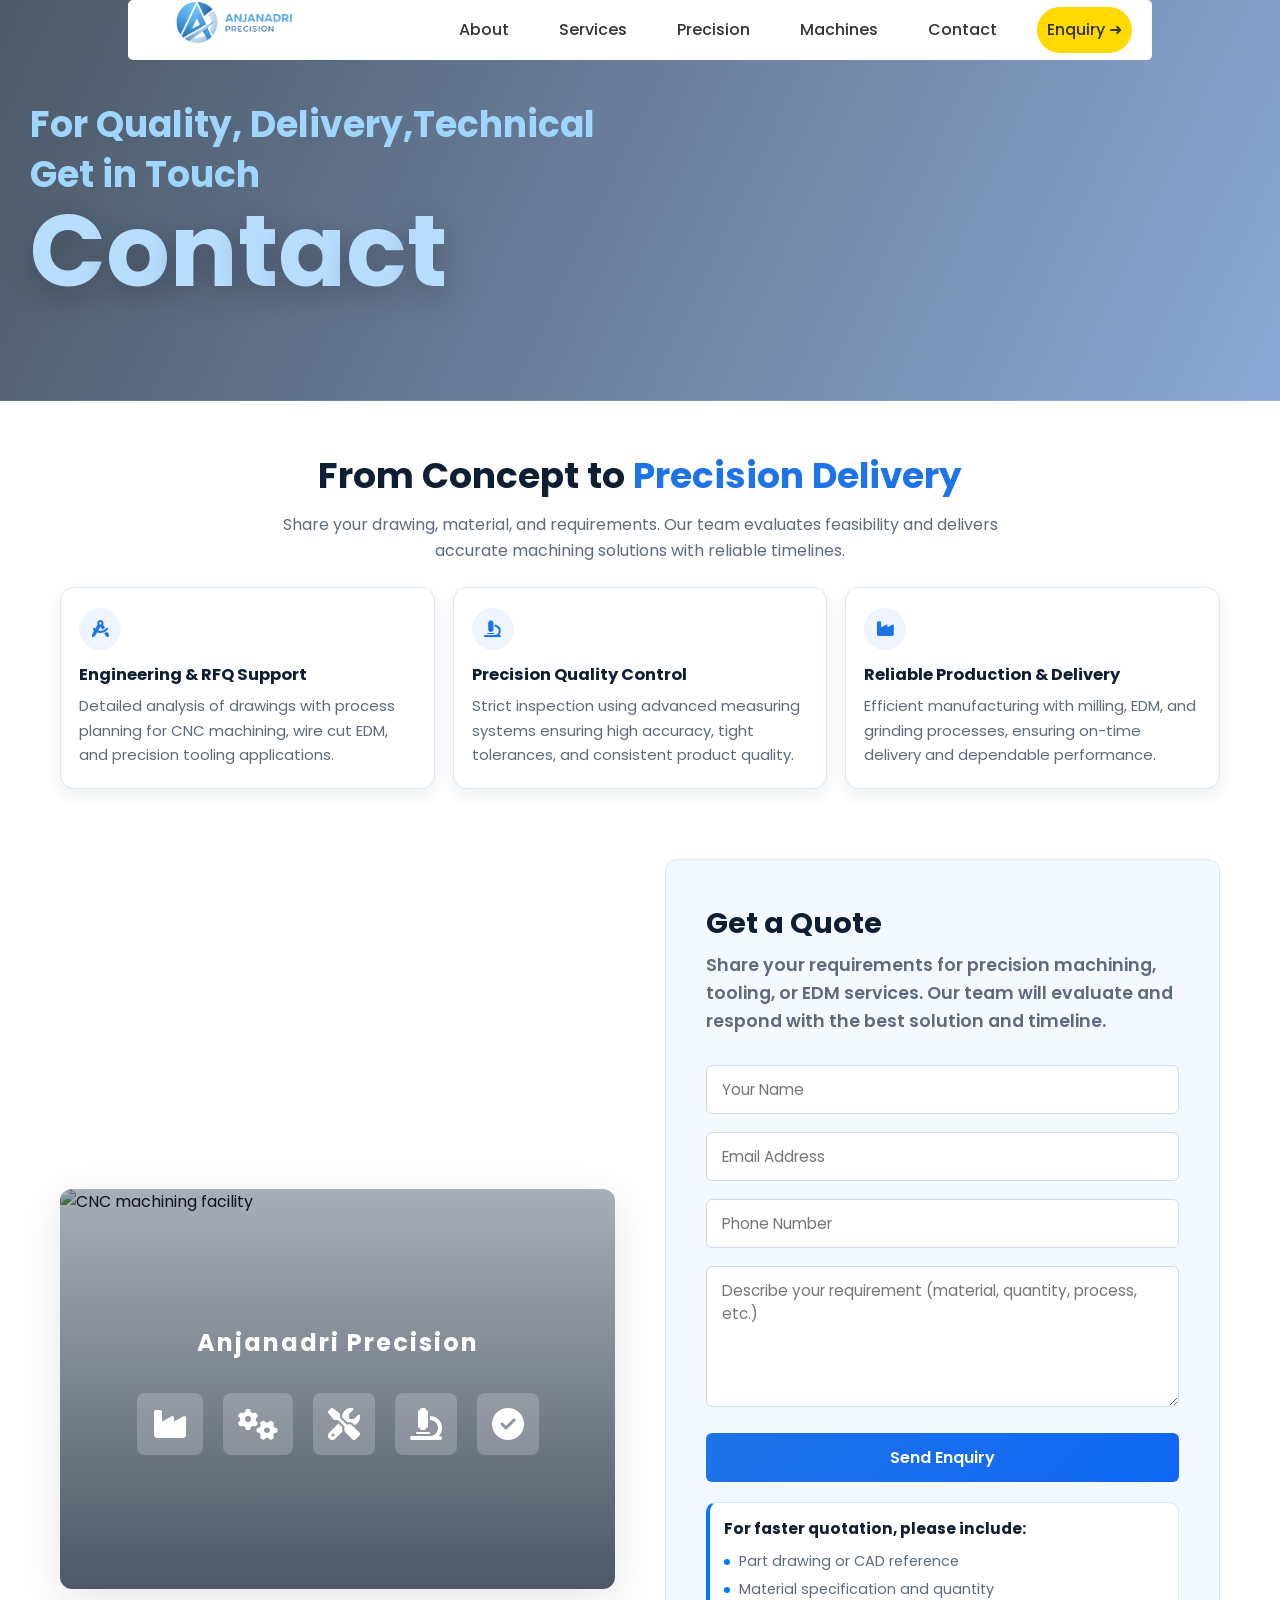
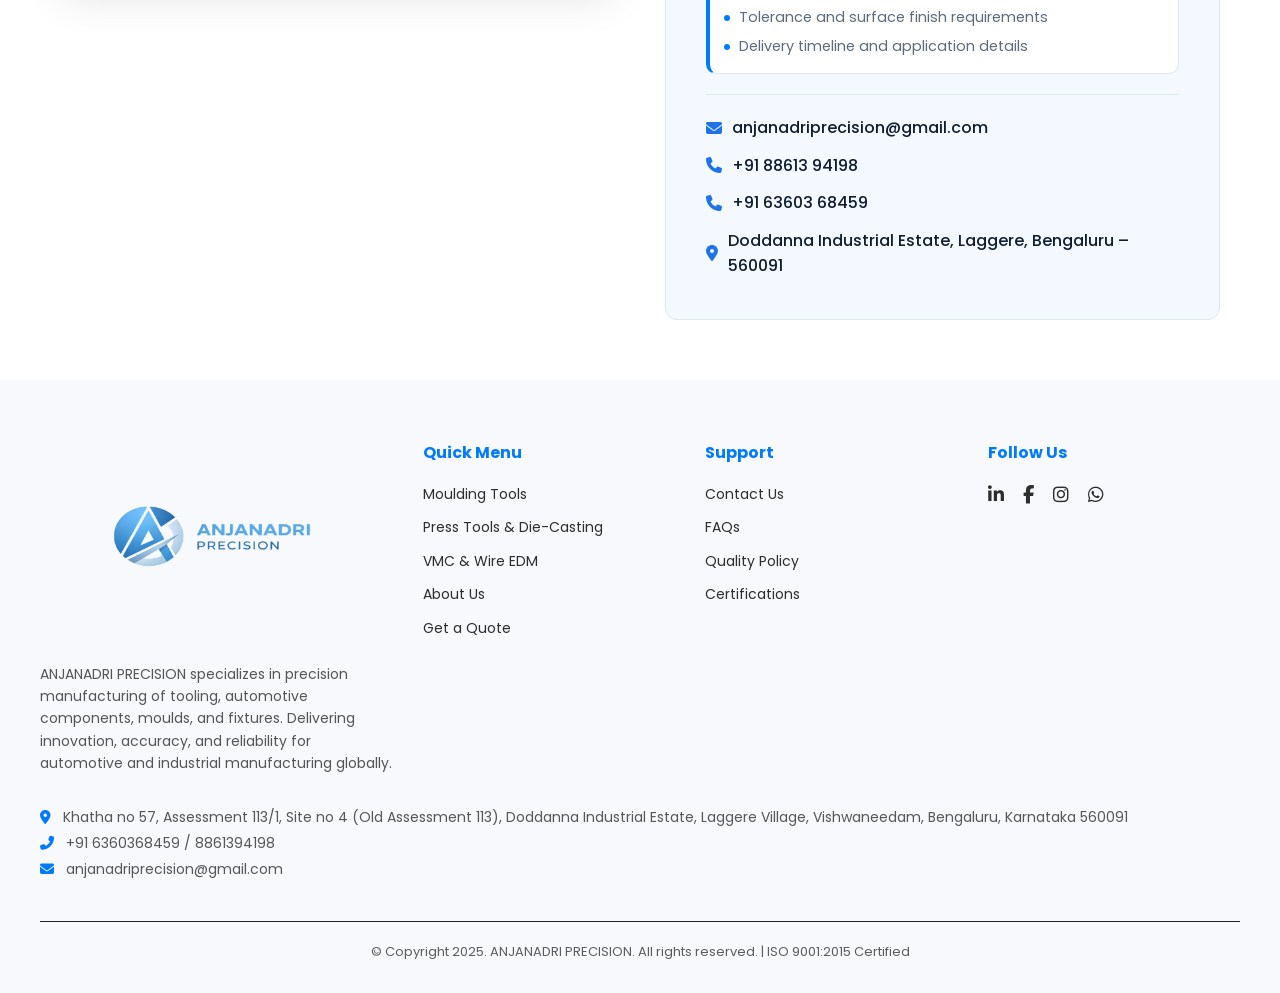
==== commit b538803a: "modify the contact" ====
--- a/contact.html
+++ b/contact.html
@@ -1,12 +1,10 @@
-<!DOCTYPE html>
+<!doctype html>
 <html lang="en">
   <head>
     <meta charset="UTF-8" />
     <meta name="viewport" content="width=device-width, initial-scale=1.0" />
-    <title>Contact</title>
-    <link rel="icon" href="img/logo/Screenshot 2025-09-24 103228.png" />
-
-    <link rel="stylesheet" href="style.css" />
+    <title>Contact Us - Metalyst Precision</title>
+    <link rel="icon" href="img/logo-metalyst.png" />
     <link
       href="https://fonts.googleapis.com/css2?family=Inter:wght@400;600;700&display=swap"
       rel="stylesheet"
@@ -24,8 +22,34 @@
       rel="stylesheet"
       href="https://cdnjs.cloudflare.com/ajax/libs/font-awesome/6.5.0/css/all.min.css"
     />
+    <link rel="stylesheet" href="style.css" />
   </head>
   <style>
+    :root {
+      --blue-500: #0f67f4;
+      --blue-600: #007bff;
+      --blue-700: #1e73e8;
+      --ink: #0f1f33;
+      --muted: #5c6b7d;
+      --surface: #f4f9ff;
+      --surface-soft: #eef5ff;
+      --border: #dbe8f8;
+    }
+
+    /* Reset */
+    * {
+      margin: 0;
+      padding: 0;
+      box-sizing: border-box;
+      font-family: "poppins", sans-serif;
+    }
+
+    body {
+      background: #ffffff;
+      color: var(--ink);
+      line-height: 1.6;
+    }
+
     .service-hero-content h2 span.letter,
     .service-hero-content h1 span.letter {
       opacity: 0;
@@ -46,8 +70,12 @@
     }
 
     .service-hero {
-      background: url(img/45412.jpg) no-repeat center center/cover;
-
+      background-image:
+        linear-gradient(115deg, rgba(7, 24, 44, 0.72), rgba(14, 74, 168, 0.48)),
+        url("img/hero/Speed-CNC-machining-hero-2048x1367-1.jpg");
+      background-size: cover;
+      object-fit: contain;
+      background-position: center;
       padding: 100px 30px;
       position: relative;
       overflow: hidden;
@@ -69,255 +97,964 @@
 
     .service-hero-content h2 span {
       font-weight: 700;
-      color: #4c4c4c;
+      color: #9fd6ff;
     }
 
     .bg-text {
       font-size: 100px;
       font-weight: 700;
-
       margin: 0;
       line-height: 1;
       bottom: 30px;
       left: 30px;
-      color: #313131;
-    }
-
-    .legacy-section {
+      color: #b7ddff;
+      text-shadow: 0 10px 30px rgba(0, 0, 0, 0.25);
+    }
+    @media (max-width: 446px) {
+      .service-hero-content h2 {
+        font-size: 18px;
+      }
+      .bg-text {
+        font-size: 60px;
+      }
+    }
+
+    /* Hero Section */
+    .hero {
+      text-align: center;
+      padding: 80px 20px;
+      max-width: 1200px;
+      margin: auto;
+      font-family: "poppins", sans-serif;
+    }
+
+    .hero h1 {
+      font-size: 2.5rem;
+      font-weight: 700;
+      margin-bottom: 15px;
+    }
+
+    .hero .highlight {
+      color: #1e73e8;
+    }
+
+    .hero p {
+      font-size: 1.1rem;
+      color: #555;
+      margin-bottom: 25px;
+    }
+
+    /* Buttons */
+    .buttons {
+      display: flex;
+      justify-content: center;
+      gap: 15px;
+      margin-bottom: 20px;
+    }
+
+    .btn {
+      text-decoration: none;
+      padding: 12px 28px;
+      border-radius: 25px;
+      font-size: 1rem;
+      font-weight: 600;
+      transition: 0.3s;
+    }
+
+    .btn.primary {
+      background: #1e73e8;
+      color: #fff;
+    }
+
+    .btn.primary:hover {
+      background: #125bb5;
+    }
+
+    .btn.secondary {
+      background: #f4f4f4;
+      color: #333;
+      border: 1px solid #ddd;
+    }
+
+    .btn.secondary:hover {
+      background: #e6e6e6;
+    }
+
+    /* Rating */
+    .rating {
+      margin-top: 10px;
+      font-size: 0.95rem;
+      color: #333;
+    }
+
+    .rating p {
+      font-size: 0.85rem;
+      color: #555;
+    }
+
+    .rating a {
+      color: #1e73e8;
+      text-decoration: none;
+    }
+
+    /* Stats Section */
+    .hero-stats {
+      margin-top: 60px;
+      display: grid;
+      grid-template-columns: repeat(auto-fit, minmax(220px, 1fr));
+      gap: 20px;
+      font-family: "poppins", sans-serif;
+      justify-content: center;
+      text-align: center;
+      align-items: center;
+    }
+
+    .stat {
+      background: #f9f9f9;
+      border-radius: 15px;
+      padding: 25px;
+      text-align: center;
+      box-shadow: 0 4px 12px rgba(0, 0, 0, 0.05);
+    }
+
+    .stat img {
+      width: 100%;
+      border-radius: 12px;
+    }
+
+    .stat h2 {
+      font-size: 2rem;
+      color: #111;
+      margin-bottom: 10px;
+    }
+
+    .stat p {
+      font-size: 0.95rem;
       color: #000000;
-      padding: 80px 60px;
-      font-family: "Poppins", sans-serif;
-    }
-
-    .legacy-container {
+    }
+
+    /* Color Variations */
+    .stat.blue {
+      background: #000000;
+      color: #ffffff;
+      font-size: 2rem;
+    }
+    .stat.blue p {
+      color: #d4d4d4;
+      font-size: 1rem;
+      font-weight: 600;
+    }
+    .stat.blue h2 {
+      color: #1f61f0;
+      font-size: 2rem;
+    }
+
+    .stat.green {
+      background: #eef5ff;
+      color: #111;
+      border: 1px solid #dbe8f8;
+    }
+
+    .stat.lightgreen {
+      background: #dcecff;
+      color: #111;
+    }
+
+    /* machines */
+
+    .machine-sec {
+      padding: 60px 20px;
+      background: #fff;
+      max-width: 1200px;
+      margin: auto;
+    }
+
+    .machine-sec h2 {
+      font-size: 1.8rem;
+      margin-bottom: 30px;
+      font-weight: 700;
+      color: #111;
+    }
+
+    .machine-sec h2 span {
+      color: #007bff;
+      margin-left: 10px;
+    }
+
+    /* Grid Layout */
+    .machine-grid {
+      display: grid;
+      grid-template-columns: repeat(auto-fit, minmax(280px, 1fr));
+      gap: 25px;
+    }
+
+    /* Machine Cards */
+    .machine-card {
+      background: #fff;
+      border-radius: 10px;
+      padding: 20px;
+      text-align: center;
+      box-shadow: 0 4px 12px rgba(0, 0, 0, 0.08);
       display: flex;
+      flex-direction: column;
       justify-content: space-between;
-      align-items: flex-start;
-      gap: 60px;
-    }
-
-    .legacy-left {
+    }
+
+    .machine-card img {
+      max-width: 100%;
+      height: auto;
+      margin-bottom: 15px;
+      border-radius: 8px;
+    }
+
+    .machine-card h3 {
+      font-size: 1.1rem;
+      font-weight: 600;
+      color: #222;
+      margin-bottom: 15px;
+    }
+
+    /* Wide cards (side by side image + text) */
+    .machine-card.wide {
+      display: flex;
+      align-items: center;
+      justify-content: space-between;
+      gap: 20px;
+      grid-column: span 2;
+    }
+
+    .machine-card.wide .machine-info {
       flex: 1;
     }
 
-    .legacy-left h2 {
+    .machine-card.wide .machine-img {
+      flex: 1;
+    }
+
+    .machine-card.wide img {
+      width: 100%;
+      border-radius: 8px;
+    }
+
+    .machine-card ul {
+      list-style: disc;
+      margin: 0 0 15px 20px;
+      text-align: left;
+      color: #444;
+      font-size: 0.95rem;
+    }
+
+    /* Explore Button */
+    .explore-btn {
+      display: inline-block;
+      background: #007bff;
+      color: #fff;
+      padding: 8px 18px;
+      border-radius: 25px;
+      text-decoration: none;
+      font-size: 0.9rem;
+      font-weight: 500;
+      transition: 0.3s;
+    }
+
+    .explore-btn:hover {
+      background: #7e7e7e;
+    }
+
+    .work-section {
+      margin-top: 2rem;
+      padding-bottom: 60px;
+    }
+    .work-header {
+      text-align: center;
+      padding: 60px 20px 30px;
+    }
+
+    .work-header h2 {
       font-size: 2.5rem;
       font-weight: 600;
-      margin-bottom: 15px;
-    }
-
-    .legacy-left h2 span {
-      color: #3fa9f5;
-    }
-
-    .legacy-left p {
+    }
+
+    .work-header h2 span {
+      color: #1e73e8;
+    }
+
+    .work-header p {
       font-size: 1rem;
-      color: #aaa;
-      margin-bottom: 30px;
-    }
-
-    .btn-primary {
-      display: inline-flex;
-      align-items: center;
-      background: #3fa9f5;
+      color: #525252;
+      margin-top: 10px;
+    }
+
+    /* Grid */
+    .work-grid {
+      display: grid;
+      grid-template-columns: repeat(3, 1fr);
+      grid-auto-rows: 250px;
+      gap: 20px;
+      padding: 20px 60px 60px;
+    }
+
+    /* Card */
+    .work-card {
+      position: relative;
+      overflow: hidden;
+      border-radius: 16px;
+    }
+
+    .work-card img {
+      width: 100%;
+      height: 100%;
+      object-fit: cover;
+      transition: 0.4s;
+    }
+
+    .work-card:hover img {
+      transform: scale(1.1);
+      filter: brightness(0.7);
+    }
+
+    /* Info */
+    .work-info {
+      position: absolute;
+      bottom: 20px;
+      left: 20px;
+      z-index: 2;
+    }
+
+    .work-info h3 {
+      font-size: 1.1rem;
+      margin: 5px 0 0;
+      color: #ffffff;
+    }
+    .tag {
+      color: #fff;
+    }
+
+    .tag {
+      font-size: 0.8rem;
+      background: rgba(0, 149, 255, 0.8);
+      padding: 4px 10px;
+      border-radius: 20px;
+      font-weight: 600;
+    }
+
+    /* CTA button */
+    .cta-btn {
+      background: #1e73e8;
+      border: none;
       padding: 12px 20px;
       color: #fff;
-      border-radius: 30px;
-      text-decoration: none;
+      font-size: 0.9rem;
+      border-radius: 25px;
+      cursor: pointer;
       transition: 0.3s;
     }
 
-    .btn-primary i {
-      margin-left: 8px;
-    }
-
-    .btn-primary:hover {
-      background: #2a7fb6;
-    }
-
-    /* Right side */
-    .legacy-right {
-      flex: 1;
+    .cta-btn:hover {
+      background: #0f67f4;
+    }
+
+    /* Special card sizing */
+    .large {
+      grid-row: span 2;
+    }
+
+    .wide {
+      grid-column: span 2;
+    }
+
+    /* Responsive */
+    @media (max-width: 900px) {
+      .work-grid {
+        grid-template-columns: 1fr 1fr;
+      }
+      .wide {
+        grid-column: span 1;
+      }
+    }
+
+    @media (max-width: 600px) {
+      .work-grid {
+        grid-template-columns: 1fr;
+        grid-auto-rows: auto;
+      }
+      .large {
+        grid-row: span 1;
+      }
+    }
+
+    /* Enquiry Section */
+    .enquiry-section {
+      padding: 60px 20px;
+      max-width: 1200px;
+      margin: auto;
+      font-family: "poppins", sans-serif;
+    }
+
+    .contact-highlights {
+      max-width: 1200px;
+      margin: 0 auto;
+      padding: 46px 20px 10px;
+    }
+
+    .contact-headline {
+      text-align: center;
+      margin-bottom: 24px;
+    }
+
+    .contact-headline h2 {
+      font-size: clamp(1.6rem, 2.8vw, 2.4rem);
+      color: var(--ink);
+      margin-bottom: 8px;
+    }
+
+    .contact-headline h2 span {
+      color: var(--blue-700);
+    }
+
+    .contact-headline p {
+      color: var(--muted);
+      max-width: 760px;
+      margin: 0 auto;
+    }
+
+    .highlights-grid {
+      display: grid;
+      grid-template-columns: repeat(3, minmax(0, 1fr));
+      gap: 18px;
+    }
+
+    .highlight-card {
+      background: #ffffff;
+      border: 1px solid var(--border);
+      border-radius: 14px;
+      padding: 20px 18px;
+      box-shadow: 0 6px 16px rgba(18, 52, 94, 0.08);
+    }
+
+    .highlight-icon {
+      width: 42px;
+      height: 42px;
+      border-radius: 50%;
+      display: flex;
+      align-items: center;
+      justify-content: center;
+      background: var(--surface-soft);
+      color: var(--blue-700);
+      margin-bottom: 12px;
+      font-size: 1.05rem;
+    }
+
+    .highlight-card h3 {
+      font-size: 1.02rem;
+      color: var(--ink);
+      margin-bottom: 6px;
+    }
+
+    .highlight-card p {
+      font-size: 0.93rem;
+      color: var(--muted);
+      line-height: 1.65;
+    }
+
+    .enquiry-container {
+      display: grid;
+      grid-template-columns: 1fr 1fr;
+      gap: 50px;
+      align-items: center;
+    }
+
+    .enquiry-left {
+      position: relative;
+    }
+
+    .contact-image {
+      position: relative;
+      border-radius: 12px;
+      overflow: hidden;
+      box-shadow: 0 10px 40px rgba(0, 0, 0, 0.1);
+    }
+
+    .contact-image img {
+      width: 100%;
+      height: auto;
+      display: block;
+      min-height: 400px;
+      object-fit: cover;
+    }
+
+    .contact-overlay {
+      position: absolute;
+      top: 0;
+      left: 0;
+      right: 0;
+      bottom: 0;
+      background: linear-gradient(
+        180deg,
+        rgba(7, 23, 45, 0.35),
+        rgba(7, 23, 45, 0.72)
+      );
       display: flex;
       flex-direction: column;
+      align-items: center;
+      justify-content: center;
+      gap: 30px;
+    }
+
+    .contact-overlay h3 {
+      color: #fff;
+      font-size: 1.5rem;
+      font-weight: 700;
+      letter-spacing: 2px;
+    }
+
+    .contact-icons {
+      display: flex;
       gap: 20px;
-    }
-
-    .legacy-card {
-      background: #16161d;
-      color: #ffffff;
-      padding: 20px;
+      font-size: 2rem;
+      color: #fff;
+    }
+
+    .contact-icons i {
+      background: rgba(255, 255, 255, 0.2);
+      padding: 15px;
+      border-radius: 8px;
+      transition: all 0.3s;
+    }
+
+    .contact-icons i:hover {
+      background: rgba(30, 115, 232, 0.38);
+      transform: scale(1.1);
+    }
+
+    .enquiry-right {
+      padding: 40px;
+      background: var(--surface);
       border-radius: 12px;
+      border: 1px solid var(--border);
+    }
+
+    .enquiry-right h2 {
+      font-size: 1.8rem;
+      font-weight: 700;
+      color: var(--ink);
+      margin-bottom: 5px;
+    }
+
+    .enquiry-subtitle {
+      font-size: 1.1rem;
+      color: var(--muted);
+      margin-bottom: 30px;
+      font-weight: 600;
+    }
+
+    .enquiry-form {
+      margin-bottom: 20px;
+    }
+
+    .form-group {
+      margin-bottom: 18px;
+    }
+
+    .form-group input,
+    .form-group textarea {
+      width: 100%;
+      padding: 12px 15px;
+      border: 1px solid #cfdbeb;
+      border-radius: 6px;
+      font-family: "poppins", sans-serif;
+      font-size: 0.95rem;
+      transition: all 0.3s;
+      background: #ffffff;
+    }
+
+    .form-group input:focus,
+    .form-group textarea:focus {
+      outline: none;
+      border-color: var(--blue-600);
+      box-shadow: 0 0 0 3px rgba(0, 123, 255, 0.16);
+    }
+
+    .form-group textarea {
+      resize: vertical;
+      font-family: "poppins", sans-serif;
+    }
+
+    .submit-btn {
+      width: 100%;
+      padding: 12px 20px;
+      background: linear-gradient(135deg, var(--blue-700), var(--blue-500));
+      color: #fff;
+      border: none;
+      border-radius: 6px;
+      font-size: 1rem;
+      font-weight: 600;
+      cursor: pointer;
+      transition: all 0.3s;
+      font-family: "poppins", sans-serif;
+    }
+
+    .submit-btn:hover {
+      background: linear-gradient(135deg, var(--blue-500), #0d56cb);
+      transform: translateY(-2px);
+      box-shadow: 0 6px 18px rgba(30, 115, 232, 0.35);
+    }
+
+    .requirements-box {
+      margin-top: 18px;
+      border: 1px solid var(--border);
+      border-left: 4px solid var(--blue-600);
+      border-radius: 10px;
+      background: #ffffff;
+      padding: 14px 14px 10px;
+    }
+
+    .requirements-box h4 {
+      font-size: 0.96rem;
+      margin-bottom: 8px;
+      color: var(--ink);
+    }
+
+    .requirements-list {
+      list-style: none;
+      margin: 0;
+      padding: 0;
+    }
+
+    .requirements-list li {
+      position: relative;
+      padding-left: 15px;
+      margin-bottom: 6px;
+      color: var(--muted);
+      font-size: 0.9rem;
+      line-height: 1.55;
+    }
+
+    .requirements-list li::before {
+      content: "";
+      width: 6px;
+      height: 6px;
+      border-radius: 50%;
+      background: var(--blue-600);
+      position: absolute;
+      left: 0;
+      top: 9px;
+    }
+
+    .contact-info {
       display: flex;
-      justify-content: space-between;
+      flex-direction: column;
+      gap: 12px;
+      margin-top: 20px;
+      padding-top: 20px;
+      border-top: 1px solid var(--border);
+    }
+
+    .info-link {
+      color: var(--ink);
+      text-decoration: none;
+      font-weight: 500;
+      display: flex;
       align-items: center;
-      transition: 0.3s;
-      cursor: pointer;
-    }
-
-    .legacy-card:hover {
-      background: #1f1f28;
-    }
-
-    .legacy-card h3 {
-      font-size: 1.1rem;
-      margin: 0;
-    }
-
-    .legacy-card p {
-      font-size: 0.9rem;
-      color: #aaa;
-      margin: 5px 0 0;
-    }
-
-    .icon {
+      gap: 10px;
+      transition: all 0.3s;
+    }
+
+    .info-link i {
+      color: var(--blue-700);
+    }
+
+    .info-link:hover {
+      color: var(--blue-600);
+      transform: translateX(5px);
+    }
+
+    /* Map Section */
+    .map-section {
+      padding: 60px 20px;
+      background: var(--surface-soft);
+    }
+
+    .map-container {
+      max-width: 1200px;
+      margin: 0 auto 40px;
+      border-radius: 12px;
+      overflow: hidden;
+      box-shadow: 0 10px 40px rgba(0, 0, 0, 0.1);
+    }
+
+    .map-container iframe {
+      border: none;
+    }
+
+    .address-info {
+      max-width: 1200px;
+      margin: auto;
+    }
+
+    .address-box {
+      background: #fff;
+      padding: 30px;
+      border-radius: 12px;
+      box-shadow: 0 4px 12px rgba(0, 0, 0, 0.05);
+      border: 1px solid var(--border);
+    }
+
+    .address-box h3 {
+      font-size: 1.5rem;
+      font-weight: 700;
+      color: var(--ink);
+      margin-bottom: 15px;
+    }
+
+    .address-box p {
+      color: var(--muted);
+      font-size: 1rem;
+      line-height: 1.8;
+      display: flex;
+      align-items: flex-start;
+      gap: 12px;
+    }
+
+    .address-box i {
+      color: var(--blue-700);
       font-size: 1.2rem;
-      color: #3fa9f5;
-      flex-shrink: 0;
+      margin-top: 2px;
     }
 
     /* Responsive */
-    @media (max-width: 900px) {
-      .legacy-container {
-        flex-direction: column;
-      }
-    }
-
-  
-    /* Make navbar fixed and ensure hero section is not hidden */
+    @media (max-width: 768px) {
+      .contact-highlights {
+        padding: 34px 14px 8px;
+      }
+
+      .highlights-grid {
+        grid-template-columns: 1fr;
+      }
+
+      .enquiry-container {
+        grid-template-columns: 1fr;
+        gap: 30px;
+      }
+
+      .enquiry-right {
+        padding: 30px;
+      }
+
+      .enquiry-right h2 {
+        font-size: 1.5rem;
+      }
+
+      .contact-image img {
+        min-height: 300px;
+      }
+
+      .map-container iframe {
+        height: 350px !important;
+      }
+
+      .address-box {
+        padding: 20px;
+      }
+    }
   </style>
   <body>
- <header class="navbar">
+    <header class="navbar">
       <div class="logo">
-        <img src="img/logo/Screenshot 2025-09-24 103609.png" alt="" />
+        <img src="img/logo/anjanadri_logo_png.png" alt="" />
       </div>
       <button class="menu-toggle" aria-label="Toggle menu">
         <i class="fas fa-bars"></i>
       </button>
       <nav class="nav-links">
-        <a href="index.html">Home</a>
+        <a href="index.html">About</a>
         <a href="services.html">Services</a>
         <a href="precision.html">Precision</a>
-        <a href="Project.html">Projects</a>
+        <a href="machine.html">Machines</a>
         <a href="contact.html">Contact</a>
-        <a href="https://wa.me/8123638613?text=Hi%20Genius%20Tech!%20I%20am%20interested%20in%20your%20VMC%20solutions. Can%20you%20provide%20more%20details?" class="btn-yellow">Enquiry ➜</a>
+        <a
+          href="https://wa.me/918861394198?text=Hi%20Anjanadri%20Precision!%20I%20am%20interested%20in%20your%20precision%20machining%20and%20tooling%20services.%20Can%20you%20share%20more%20details?"
+          class="btn-yellow"
+        >
+          Enquiry ➜
+        </a>
       </nav>
-
     </header>
-
 
     <section class="service-hero" id="services">
       <div class="service-hero-content">
-        <h2>Let's <br /><span>Make an</span></h2>
+        <h2>For Quality, Delivery,Technical<br /><span>Get in Touch</span></h2>
         <h1 class="bg-text">Contact</h1>
       </div>
     </section>
 
-    <section class="faq-section">
-      <div class="faq-left">
-        <span class="tag">Reliable CNC</span>
-        <h2>Frequently Asked Questions</h2>
+    <section class="contact-highlights">
+      <div class="contact-headline">
+        <h2>From Concept to <span>Precision Delivery</span></h2>
         <p>
-          Contact us if you need immediate assistance or custom CNC solutions.
+          Share your drawing, material, and requirements. Our team evaluates
+          feasibility and delivers accurate machining solutions with reliable
+          timelines.
         </p>
       </div>
 
-      <div class="faq-right">
-        <div class="faq-item active">
-          <h4>01. What CNC services do you offer?</h4>
+      <div class="highlights-grid">
+        <!-- RFQ -->
+        <article class="highlight-card">
+          <div class="highlight-icon">
+            <i class="fas fa-drafting-compass"></i>
+          </div>
+          <h3>Engineering & RFQ Support</h3>
           <p>
-            We offer CNC milling, turning, prototyping, batch production, and
-            custom part machining services for various industries.
+            Detailed analysis of drawings with process planning for CNC
+            machining, wire cut EDM, and precision tooling applications.
           </p>
-        </div>
-        <div class="faq-item">
-          <h4>02. How do I request a quote?</h4>
+        </article>
+
+        <!-- Quality -->
+        <article class="highlight-card">
+          <div class="highlight-icon"><i class="fas fa-microscope"></i></div>
+          <h3>Precision Quality Control</h3>
           <p>
-            Submit your technical drawings or requirements via our contact form
-            or email, and we’ll provide a detailed quotation.
+            Strict inspection using advanced measuring systems ensuring high
+            accuracy, tight tolerances, and consistent product quality.
           </p>
-        </div>
-        <div class="faq-item">
-          <h4>03. What is the lead time for projects?</h4>
+        </article>
+
+        <!-- Delivery -->
+        <article class="highlight-card">
+          <div class="highlight-icon"><i class="fas fa-industry"></i></div>
+          <h3>Reliable Production & Delivery</h3>
           <p>
-            Lead times vary based on complexity, but most projects are completed
-            within 7–15 business days.
+            Efficient manufacturing with milling, EDM, and grinding processes,
+            ensuring on-time delivery and dependable performance.
           </p>
-        </div>
-        <div class="faq-item">
-          <h4>04. Can you work with custom materials?</h4>
-          <p>
-            Yes, we can work with aluminum, stainless steel, brass, plastics,
-            and more based on your project needs.
-          </p>
-        </div>
-        <div class="faq-item">
-          <h4>05. Do you offer post-processing or finishing?</h4>
-          <p>
-            We provide surface treatments like anodizing, polishing, powder
-            coating, and laser engraving upon request.
-          </p>
-        </div>
+        </article>
       </div>
     </section>
 
-    <section class="legacy-section">
-      <div class="legacy-container">
-        <!-- Left Side -->
-        <div class="legacy-left">
-          <h2>Our Legacy of <span>Success</span></h2>
-          <p>
-            From precision machining to industry innovation, Genius Tech has
-            been recognized worldwide for its CNC excellence and commitment to
-            quality.
+    <!-- Enquiry Section -->
+    <section class="enquiry-section">
+      <div class="enquiry-container">
+        <!-- LEFT SIDE -->
+        <div class="enquiry-left">
+          <div class="contact-image">
+            <img
+              src="img/hero/Speed-CNC-machining-hero-2048x1367-1.jpg"
+              alt="CNC machining facility"
+            />
+            <div class="contact-overlay">
+              <h3>Anjanadri Precision</h3>
+              <div class="contact-icons">
+                <i class="fas fa-industry"></i>
+                <i class="fas fa-cogs"></i>
+                <i class="fas fa-tools"></i>
+                <i class="fas fa-microscope"></i>
+                <i class="fas fa-check-circle"></i>
+              </div>
+            </div>
+          </div>
+        </div>
+
+        <!-- RIGHT SIDE -->
+        <div class="enquiry-right">
+          <h2>Get a Quote</h2>
+          <p class="enquiry-subtitle">
+            Share your requirements for precision machining, tooling, or EDM
+            services. Our team will evaluate and respond with the best solution
+            and timeline.
           </p>
-          <a href="#" class="btn-primary">
-            Get Started <i class="fa fa-arrow-right"></i>
-          </a>
-        </div>
-
-        <!-- Right Side -->
-        <div class="legacy-right">
-          <div class="legacy-card">
-            <h3>2024 Best CNC Innovation Award</h3>
-            <p>Global Manufacturing Excellence</p>
-            <span class="icon"><i class="fa fa-arrow-right"></i></span>
+
+          <form class="enquiry-form" id="enquiryForm">
+            <div class="form-group">
+              <input type="text" placeholder="Your Name" name="name" required />
+            </div>
+
+            <div class="form-group">
+              <input
+                type="email"
+                placeholder="Email Address"
+                name="email"
+                required
+              />
+            </div>
+
+            <div class="form-group">
+              <input
+                type="tel"
+                placeholder="Phone Number"
+                name="phone"
+                required
+              />
+            </div>
+
+            <div class="form-group">
+              <textarea
+                placeholder="Describe your requirement (material, quantity, process, etc.)"
+                name="message"
+                rows="5"
+                required
+              ></textarea>
+            </div>
+
+            <button type="submit" class="submit-btn">Send Enquiry</button>
+          </form>
+
+          <!-- REQUIREMENTS -->
+          <div class="requirements-box">
+            <h4>For faster quotation, please include:</h4>
+            <ul class="requirements-list">
+              <li>Part drawing or CAD reference</li>
+              <li>Material specification and quantity</li>
+              <li>Tolerance and surface finish requirements</li>
+              <li>Delivery timeline and application details</li>
+            </ul>
           </div>
 
-          <div class="legacy-card">
-            <h3>2023 Industry 4.0 Pioneer Recognition</h3>
-            <p>International Automation Awards</p>
-            <span class="icon"><i class="fa fa-arrow-right"></i></span>
-          </div>
-
-          <div class="legacy-card">
-            <h3>2022 Precision Engineering Excellence</h3>
-            <p>National CNC Awards</p>
-            <span class="icon"><i class="fa fa-arrow-right"></i></span>
-          </div>
-
-          <div class="legacy-card">
-            <h3>2021 Outstanding CNC Manufacturer</h3>
-            <p>Asia-Pacific Innovation Summit</p>
-            <span class="icon"><i class="fa fa-arrow-right"></i></span>
+          <!-- CONTACT INFO -->
+          <div class="contact-info">
+            <a href="mailto:anjanadriprecision@gmail.com" class="info-link">
+              <i class="fas fa-envelope"></i>
+              anjanadriprecision@gmail.com
+            </a>
+
+            <a href="tel:+918861394198" class="info-link">
+              <i class="fas fa-phone"></i>
+              +91 88613 94198
+            </a>
+
+            <a href="tel:+916360368459" class="info-link">
+              <i class="fas fa-phone"></i>
+              +91 63603 68459
+            </a>
+
+            <a
+              href="https://maps.app.goo.gl/H3Q5AQWEB5JA9V688"
+              class="info-link"
+              target="_blank"
+              rel="noopener"
+            >
+              <i class="fas fa-map-marker-alt"></i>
+              Doddanna Industrial Estate, Laggere, Bengaluru – 560091
+            </a>
           </div>
         </div>
       </div>
     </section>
-
     <footer class="footer">
       <div class="footer-container">
         <!-- Left Column -->
         <div class="footer-brand">
           <img
-            src="img/logo/Screenshot 2025-09-24 103609.png"
+            src="img/logo/anjanadri_logo_png.png"
             alt="Genius Tech Logo"
             class="logo"
           />
           <p>
-            Genius Technology specializes in high-precision VMC milling, and
-            press tool and Mold solutions. Delivering innovation, accuracy, and
-            reliability for global manufacturing industries.
+            ANJANADRI PRECISION specializes in precision manufacturing of
+            tooling, automotive components, moulds, and fixtures. Delivering
+            innovation, accuracy, and reliability for automotive and industrial
+            manufacturing globally.
           </p>
         </div>
 
@@ -325,9 +1062,9 @@
         <div class="footer-links">
           <h4>Quick Menu</h4>
           <ul>
-            <li><a href="services.html">Vmc & Wirecut Molding</a></li>
-            <li><a href="precision.html">Press & Moldtools Making </a></li>
-            <li><a href="precision.html">Tool Room Activities</a></li>
+            <li><a href="services.html">Moulding Tools</a></li>
+            <li><a href="precision.html">Press Tools & Die-Casting</a></li>
+            <li><a href="precision.html">VMC & Wire EDM</a></li>
             <li><a href="index.html">About Us</a></li>
             <li><a href="contact.html">Get a Quote</a></li>
           </ul>
@@ -379,64 +1116,49 @@
           </div>
         </div>
         <div class="footer-contact">
-         <p>
+          <p>
             <a
               href="https://www.google.com/maps/place/genius+technologies/@13.0064202,77.4947271,808m/data=!3m2!1e3!4b1!4m6!3m5!1s0x3bae3d001422d6f5:0x357eb3ad3a09bf37!8m2!3d13.006415!4d77.497302!16s%2Fg%2F11y013t21p?authuser=0&entry=ttu&g_ep=EgoyMDI1MDkyNC4wIKXMDSoASAFQAw%3D%3D"
               target="_blank"
               rel="noopener"
             >
               <i class="fas fa-map-marker-alt"></i>
-              Genius-technology 195, Andrahalli Main Rd, Peenya 2nd Stage, Shushruti Nagar, Bengaluru, Karnataka 560091
+              Khatha no 57, Assessment 113/1, Site no 4 (Old Assessment 113),
+              Doddanna Industrial Estate, Laggere Village, Vishwaneedam,
+              Bengaluru, Karnataka 560091
             </a>
-          </p>
+                      
+          </p>
           <p>
-            <a href="tel:+81236 38613">
-              <i class="fas fa-phone-alt"></i> +91 +91 81236 38613
+            <a href="tel:+916360368459">
+              <i class="fas fa-phone-alt"></i> +91 6360368459 / 8861394198
             </a>
           </p>
           <p>
             <a
-              href="https://mail.google.com/mail/?view=cm&fs=1&to=admin@genius-technology.co.in&su=Product%20Enquiry%20from%20Website&body=Hello%20Genius%20Tech%2C%0A%0AI%20am%20interested%20in%20your%20products.%20Please%20share%20more%20details%20with%20me.%0A%0ARegards%2C%0A[Your%20Name] "
+              href="mailto:anjanadriprecision@gmail.com"
               rel="noopener"
               target="_blank"
             >
-              <i class="fas fa-envelope"></i> admin@genius-technology.co.in
+              <i class="fas fa-envelope"></i> anjanadriprecision@gmail.com
             </a>
           </p>
         </div>
       </div>
 
       <div class="footer-bottom">
-        <p>© Copyright 2025. Genius Tech CNC. All rights reserved.</p>
+        <p>
+          © Copyright 2025. ANJANADRI PRECISION. All rights reserved. | ISO
+          9001:2015 Certified
+        </p>
       </div>
     </footer>
 
-
-
-
     <script>
-      document.addEventListener("DOMContentLoaded", function () {
-        const menuToggle = document.querySelector(".menu-toggle");
-        const navLinks = document.querySelector(".nav-links");
-        menuToggle.addEventListener("click", function () {
-          navLinks.classList.toggle("active");
-        });
-      });
-    </script>
-    <script>
-
-
-
-
-
-
-
-
-
       document.addEventListener("DOMContentLoaded", function () {
         // Service Hero h2 animation
         const serviceHeroH2 = document.querySelector(
-          ".service-hero-content h2"
+          ".service-hero-content h2",
         );
         if (serviceHeroH2) {
           // Split text into spans if not already done
@@ -474,14 +1196,14 @@
                   });
               }
             },
-            { threshold: 0.5 }
+            { threshold: 0.5 },
           );
           observerH2.observe(serviceHeroH2);
         }
 
         // Service Hero h1 animation
         const serviceHeroH1 = document.querySelector(
-          ".service-hero-content h1"
+          ".service-hero-content h1",
         );
         if (serviceHeroH1) {
           if (!serviceHeroH1.querySelector("span.letter")) {
@@ -510,12 +1232,108 @@
                   });
               }
             },
-            { threshold: 0.5 }
+            { threshold: 0.5 },
           );
           observerH1.observe(serviceHeroH1);
         }
       });
+
+      document.addEventListener("DOMContentLoaded", function () {
+        const menuToggle = document.querySelector(".menu-toggle");
+        const navLinks = document.querySelector(".nav-links");
+        menuToggle.addEventListener("click", function () {
+          navLinks.classList.toggle("active");
+        });
+      });
     </script>
-    <script src="script.js"></script>
+
+    <script>
+      // ...existing code...
+
+      // Count animation for hero-stats numbers
+      document.addEventListener("DOMContentLoaded", function () {
+        function animateCount(el, target, duration = 1200) {
+          let start = 0;
+          let startTime = null;
+          target = parseInt(target, 10);
+          function step(ts) {
+            if (!startTime) startTime = ts;
+            const progress = Math.min((ts - startTime) / duration, 1);
+            el.textContent = Math.floor(progress * (target - start) + start);
+            if (progress < 1) {
+              requestAnimationFrame(step);
+            } else {
+              el.textContent = target;
+            }
+          }
+          requestAnimationFrame(step);
+        }
+
+        // Animate all .stat h2 numbers when .hero-stats enters viewport
+        const statsSection = document.querySelector(".hero-stats");
+        if (statsSection) {
+          const observer = new IntersectionObserver(
+            function (entries) {
+              if (entries[0].isIntersecting) {
+                statsSection
+                  .querySelectorAll(".stat h2")
+                  .forEach(function (h2) {
+                    const target = h2.textContent.replace(/\D/g, "");
+                    if (target) animateCount(h2, target);
+                  });
+                observer.disconnect();
+              }
+            },
+            { threshold: 0.3 },
+          );
+          observer.observe(statsSection);
+        }
+      });
+
+      // ...existing code...
+    </script>
+
+    <script>
+      // Enquiry Form Submission
+      document.addEventListener("DOMContentLoaded", function () {
+        const enquiryForm = document.getElementById("enquiryForm");
+        if (enquiryForm) {
+          enquiryForm.addEventListener("submit", function (e) {
+            e.preventDefault();
+
+            // Get form values
+            const formData = new FormData(this);
+            const data = {
+              name: formData.get("name"),
+              email: formData.get("email"),
+              phone: formData.get("phone"),
+              message: formData.get("message"),
+            };
+
+            // Create mailto link
+            const subject = `New Enquiry from ${data.name}`;
+            const body = `
+Name: ${data.name}
+Email: ${data.email}
+Phone: ${data.phone}
+
+Message:
+${data.message}
+            `;
+
+            // Send email using mailto (opens email client)
+            window.location.href = `mailto:bimetalbearings@gmail.com?subject=${encodeURIComponent(
+              subject,
+            )}&body=${encodeURIComponent(body)}`;
+
+            // Optional: Show success message
+            alert("Thank you for your enquiry! Opening email client...");
+
+            // Reset form
+            this.reset();
+          });
+        }
+      });
+    </script>
   </body>
 </html>
--- a/style.css
+++ b/style.css
@@ -38,45 +38,82 @@
     display: block;
     background: none;
     border: none;
-    font-size: 2rem;
+    font-size: 1.5rem;
     color: #1a73e8;
-    margin-left: 10px;
     cursor: pointer;
     z-index: 101;
+    padding: 8px;
+    margin: 0;
   }
   .nav-links {
     display: none;
     position: absolute;
-    top: 70px; /* adjust if your navbar is taller/shorter */
+    top: calc(100% + 8px);
     left: 0;
+    right: 0;
     width: 100%;
     background: #fff;
     flex-direction: column;
-    align-items: flex-start;
-    box-shadow: 0 2px 8px rgba(0, 0, 0, 0.04);
+    align-items: stretch;
+    box-shadow: 0 4px 12px rgba(0, 0, 0, 0.1);
     z-index: 100;
-    padding: 20px 0;
+    padding: 0;
+    margin: 0;
+    border-bottom: 1px solid #eee;
   }
   .nav-links.active {
     display: flex;
   }
   .nav-links a {
     width: 100%;
-    padding: 16px 24px;
+    padding: 14px 20px;
     border-bottom: 1px solid #eee;
-    font-size: 18px;
+    font-size: 16px;
     color: #1a73e8;
     text-align: left;
+    margin: 0;
+    border-radius: 0;
+  }
+  .nav-links a:hover {
+    background: #f5f5f5;
   }
   .btn-yellow {
-    margin: 10px 24px;
-    width: calc(100% - 48px);
+    margin: 10px 20px;
+    width: calc(100% - 40px);
     text-align: center;
+    border-radius: 25px;
   }
   .navbar {
-    flex-wrap: wrap;
-    padding: 16px 10px;
-    position: relative;
+    border-radius: 0;
+    padding: 10px 14px;
+    width: calc(100% - 24px);
+    max-width: calc(100% - 24px);
+    height: auto;
+    min-height: 60px;
+    margin-top: 0;
+    left: 12px;
+    right: 12px;
+    transform: none;
+  }
+  .badge.nx {
+    display: none !important;
+  }
+  .badge.sun {
+    display: none !important;
+  }
+  .hero-left {
+    background: rgba(0, 0, 0, 0.5);
+    backdrop-filter: blur(10px);
+    padding: 30px;
+    border-radius: 15px;
+    border: 1px solid rgba(255, 255, 255, 0.2);
+  }
+  .hero-text-content {
+    background: rgba(0, 0, 0, 0.5);
+    backdrop-filter: blur(10px);
+    padding: 20px;
+    border-radius: 15px;
+    border: 1px solid rgba(255, 255, 255, 0.2);
   }
 }
 
@@ -101,18 +138,18 @@
   display: flex;
   justify-content: space-between;
   align-items: center;
-  justify-items: center;
-  padding: 10px 30px;
+  padding: 10px 5px;
   background: rgba(255, 255, 255);
   position: fixed;
-  width: 100%;
-  max-width: 1100px;
+  width: 80%;
   top: 0;
+  left: 0;
+  right: 0;
+  margin: 0 auto;
   z-index: 10;
-  border-radius: 30px;
-
+  border-radius: 5px;
   height: 60px;
-  margin-top: 0.5rem;
+  box-sizing: border-box;
   font-family: "Poppins", sans-serif;
 }
 
@@ -121,7 +158,16 @@
   font-size: 1.2rem;
 }
 .logo img {
-  height: 38px;
+  height: 138px;
+  width: 200px;
+}
+
+@media (max-width: 768px) {
+  .logo img {
+    height: 100px;
+    width: auto;
+    max-width: 150px;
+  }
 }
 .navbar nav a {
   margin: 0 15px;
@@ -181,66 +227,49 @@
   }
 }
 .hero {
-  padding: 80px 60px 0;
+  padding: 30px 60px 0;
   text-align: left;
-  background-image: url();
+  background-image: url("img/images (2).jpeg");
   background-size: cover;
   background-position: center;
-  margin-bottom: 1.5rem;
+  padding-bottom: 0;
+  margin-bottom: 0;
+
   position: relative;
   min-height: 90vh;
   margin-top: 0;
   display: flex;
   flex-direction: column;
   justify-content: flex-start;
-}
-.bgimg {
-  position: absolute;
-  object-fit: contain;
-  width: 100%;
-  height: 100%;
-  z-index: -1;
-  top: 0;
-  left: 0;
-  filter: brightness(0.8);
-}
-.hero-section {
-  max-width: 1200px;
-  margin: auto;
-}
-.sectionbg {
-  background: linear-gradient(to right, #f8f9fc, #b4daff);
-  border-radius: 20px;
-  padding: 40px;
-}
-.hero-content {
-  display: flex;
-  align-items: center;
-  justify-content: space-between;
-  flex-wrap: wrap;
-  font-family: "poppins" sans-serif;
-}
-
-.hero-left {
-  flex: 1;
-}
-
-.hero-left h1 {
-  font-size: 4rem;
-  font-weight: 600;
+  overflow: hidden;
+}
+
+/* Letter Animation Styles */
+.hero-left h2 span.letter,
+.hero-left h1 span.letter {
+  opacity: 0;
+  transform: translateY(-30px);
+  animation: fadeInUp 0.6s ease-out forwards;
+  display: inline-block;
+}
+
+@keyframes fadeInUp {
+  from {
+    opacity: 0;
+    transform: translateY(-30px);
+  }
+  to {
+    opacity: 1;
+    transform: translateY(0);
+  }
+}
+
+.hero-left h2 {
+  font-size: 1.3rem;
+  font-weight: 400;
   color: #ffffff;
-  padding: 0;
-}
-
-.hero-left h1 span {
-  color: #ffcc00;
-  padding: 0;
-}
-
-.hero-left .tagline {
-  margin-top: 15px;
-  font-size: 1.1rem;
-  color: #ffffff;
+  margin-bottom: 10px;
+  letter-spacing: 0.5px;
 }
 
 .hero-image {
@@ -248,13 +277,17 @@
   flex: 1;
   display: flex;
   justify-content: center;
+  align-items: center;
+  max-height: 600px;
 }
 
 .hero-image img {
-  max-width: 500px;
+  width: 450px;
+  height: 450px;
   border-radius: 12px;
   box-shadow: 0px 4px 20px rgba(0, 0, 0, 0.1);
   filter: opacity(0.8);
+  object-fit: contain;
 }
 
 .badge {
@@ -285,6 +318,87 @@
   right: -60px;
 }
 
+.hero-text-content {
+  color: #ffffff;
+  font-size: 1.1rem;
+  line-height: 1.6;
+  max-width: 500px;
+  font-weight: 400;
+  letter-spacing: 0.3px;
+}
+
+.hero-text-content p {
+  color: #ffffff;
+  margin-bottom: 12px;
+  font-size: 1rem;
+  line-height: 1.5;
+}
+
+.hero-text-content p .highlight-yellow {
+  color: #ffd700;
+  font-weight: 600;
+}
+
+/* Hero Slides Carousel */
+.hero-slides {
+  position: relative;
+  flex: 1;
+  display: flex;
+  justify-content: center;
+  align-items: center;
+  max-height: 600px;
+  overflow: hidden;
+}
+
+.hero-slide {
+  position: absolute;
+  width: 100%;
+  height: 100%;
+  display: flex;
+  justify-content: center;
+  align-items: center;
+  opacity: 0;
+  transition: opacity 0.5s ease-in-out;
+}
+
+.hero-slide.active {
+  position: relative;
+  opacity: 1;
+}
+
+.hero-slide .hero-image {
+  position: relative;
+  width: 100%;
+  height: 100%;
+}
+
+/* Hero Navigation Dots */
+.hero-nav {
+  position: absolute;
+  bottom: 20px;
+  left: 50%;
+  transform: translateX(-50%);
+  display: flex;
+  gap: 12px;
+  z-index: 10;
+}
+
+.hero-nav-btn {
+  width: 12px;
+  height: 12px;
+  border-radius: 50%;
+  border: 2px solid #ffd700;
+  background: transparent;
+  cursor: pointer;
+  transition: all 0.3s ease;
+}
+
+.hero-nav-btn.active {
+  background: #ffd700;
+  width: 32px;
+  border-radius: 6px;
+}
+
 /* Features */
 .herofeatures {
   display: flex;
@@ -294,22 +408,65 @@
   flex-wrap: wrap;
   width: 100%;
   padding: 40px 20px;
+  padding-bottom: 0;
+  margin-bottom: 0;
   box-sizing: border-box;
 }
 
 .herofeature-card {
-  background: #fff;
-  padding: 20px;
+  background: #f7f9fc;
+  padding: 30px;
   border-radius: 12px;
-  flex: 1;
+  flex: 1 1 280px;
   min-width: 200px;
   max-width: 300px;
   text-align: center;
-  box-shadow: 0px 4px 12px rgba(0, 0, 0, 0.1);
+  box-shadow: 0 0 12px rgba(0, 0, 0, 0.05);
+  transition: 0.3s;
+  cursor: pointer;
+}
+
+.herofeature-card .icon-blue {
+  font-size: 2.5rem;
+  color: #007bff;
+  margin-bottom: 15px;
+  display: block;
+  transition: 0.3s;
+}
+
+.herofeature-card p {
+  font-size: 1rem;
+  font-weight: 600;
+  margin: 15px 0 10px;
+  color: #1c1c1c;
+}
+
+.herofeature-card small {
+  font-size: 0.9rem;
+  color: #6f6f6f;
+}
+
+.herofeature-card a {
+  display: inline-block;
+  margin-top: 12px;
+  color: #007bff;
+  text-decoration: none;
+  font-weight: 600;
+  transition: 0.2s;
+}
+
+.herofeature-card a:hover {
+  color: #0056b3;
+}
+
+.herofeature-card .stars {
+  font-size: 1.2rem;
+  color: #007bff;
+  margin: 10px 0;
 }
 
 .herofeature-card.review {
-  background: #f0f2f5;
+  background: #f7f9fc;
 }
 
 .herofeature-card.battery img {
@@ -318,7 +475,37 @@
 }
 
 .herofeature-card.weather {
-  background: #f9f9f9;
+  background: #f7f9fc;
+}
+
+/* Hover and Active states */
+.herofeature-card.active,
+.herofeature-card:hover {
+  background: #1c1c1c;
+  color: #ffffff;
+}
+
+.herofeature-card:hover p {
+  color: #ffffff;
+}
+
+.herofeature-card:hover small {
+  color: #bdbdbd;
+}
+
+.herofeature-card.active .stars,
+.herofeature-card:hover .stars {
+  color: #007bff;
+}
+
+.herofeature-card.active a,
+.herofeature-card:hover a {
+  color: #007bff;
+}
+
+.herofeature-card:hover .icon-blue {
+  color: #007bff;
+  transform: scale(1.1);
 }
 
 /* abt */
@@ -364,11 +551,14 @@
     display: flex;
     justify-content: center;
     position: relative;
+    max-height: 350px;
+    align-items: center;
   }
   .hero-image img {
-    width: 100%;
-    max-width: 320px;
+    width: 280px;
+    height: 280px;
     border-radius: 10px;
+    object-fit: contain;
   }
   .badge.nx {
     position: absolute;
@@ -1306,6 +1496,8 @@
 .logos-track img {
   max-height: 70px;
   object-fit: contain;
+  background-color: var(--light-bg);
+  background-image: var(--light-bg);
 
   transition: all 0.3s ease;
 }
@@ -2373,7 +2565,7 @@
 .footer-brand .logo {
   max-width: 340px;
   margin-bottom: 15px;
-  height: 100px;
+  height: 200px;
 }
 
 .footer-brand p {
@@ -2382,7 +2574,7 @@
   line-height: 1.6;
 }
 .footer-brand img {
-  height: 100px;
+  height: 150px;
   width: 400px;
 }
 
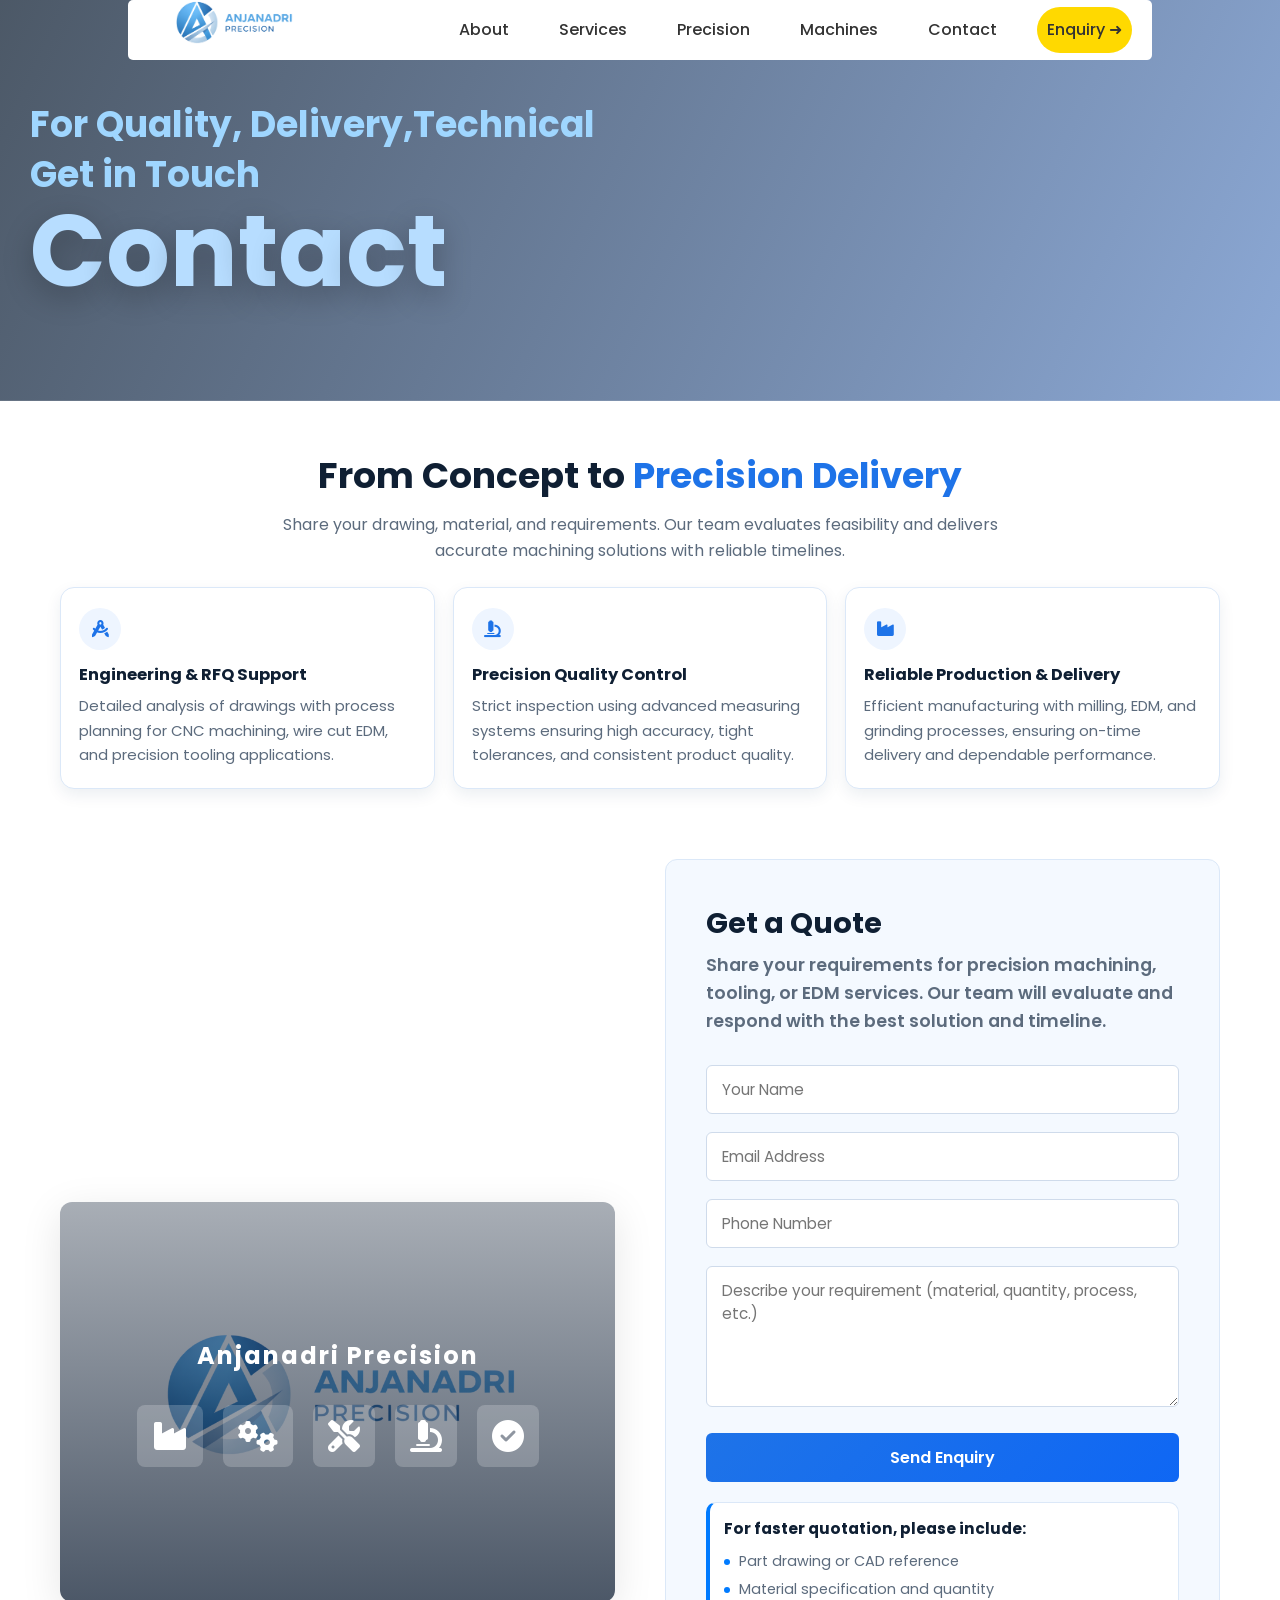
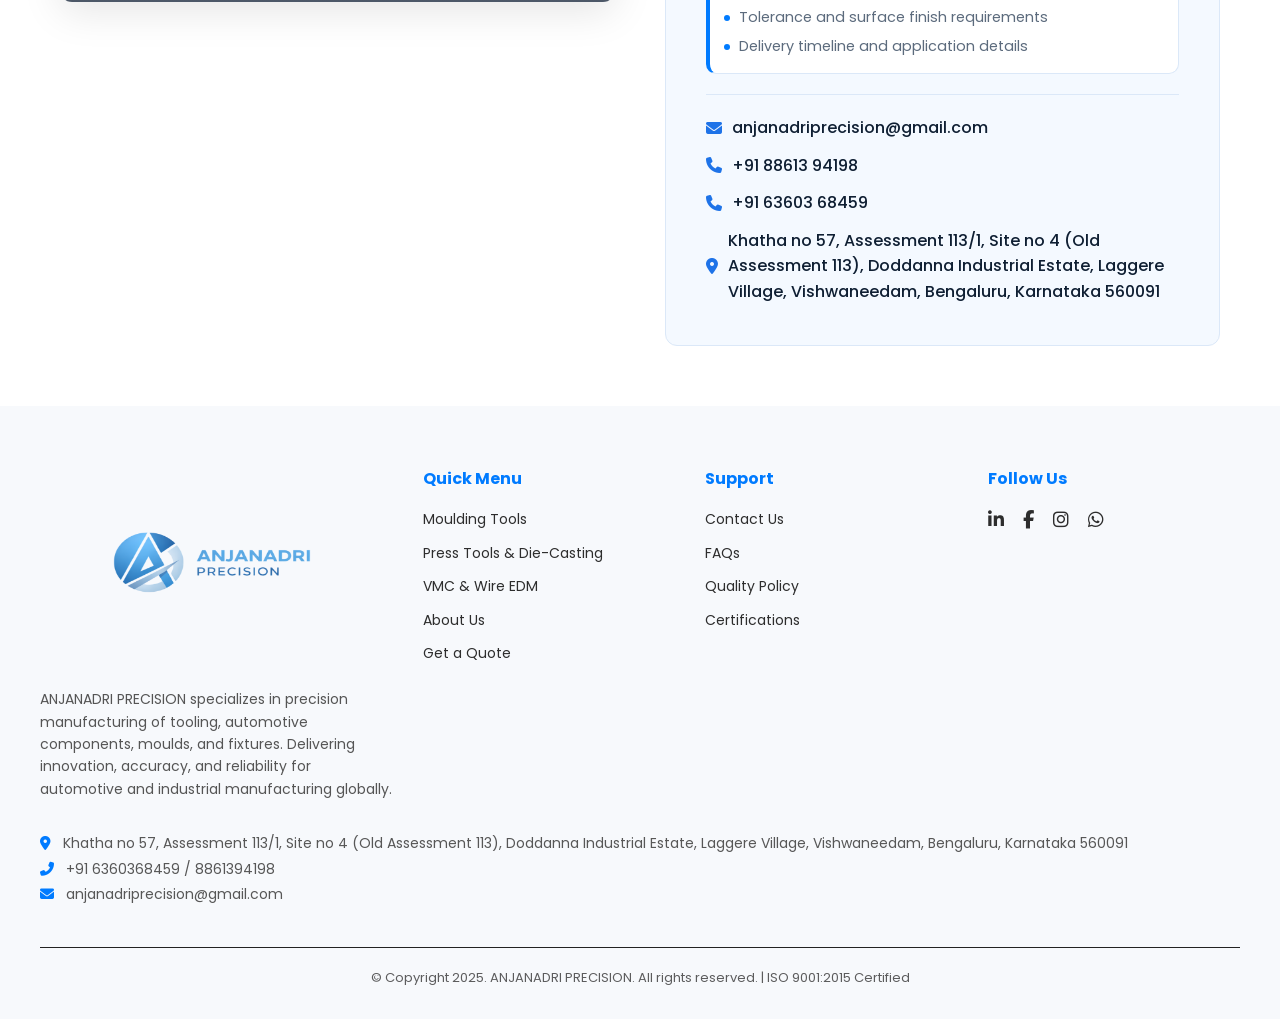
==== commit 6304f8be: "modifying footer" ====
--- a/contact.html
+++ b/contact.html
@@ -940,7 +940,7 @@
         <div class="enquiry-left">
           <div class="contact-image">
             <img
-              src="img/hero/Speed-CNC-machining-hero-2048x1367-1.jpg"
+              src="img/logo/anjanadri_logo_png.png"
               alt="CNC machining facility"
             />
             <div class="contact-overlay">
@@ -1029,13 +1029,15 @@
             </a>
 
             <a
-              href="https://maps.app.goo.gl/H3Q5AQWEB5JA9V688"
+              href=""
               class="info-link"
               target="_blank"
               rel="noopener"
             >
               <i class="fas fa-map-marker-alt"></i>
-              Doddanna Industrial Estate, Laggere, Bengaluru – 560091
+             Khatha no 57, Assessment 113/1, Site no 4 (Old Assessment 113),
+              Doddanna Industrial Estate, Laggere Village, Vishwaneedam,
+              Bengaluru, Karnataka 560091
             </a>
           </div>
         </div>
@@ -1118,7 +1120,7 @@
         <div class="footer-contact">
           <p>
             <a
-              href="https://www.google.com/maps/place/genius+technologies/@13.0064202,77.4947271,808m/data=!3m2!1e3!4b1!4m6!3m5!1s0x3bae3d001422d6f5:0x357eb3ad3a09bf37!8m2!3d13.006415!4d77.497302!16s%2Fg%2F11y013t21p?authuser=0&entry=ttu&g_ep=EgoyMDI1MDkyNC4wIKXMDSoASAFQAw%3D%3D"
+              href=""
               target="_blank"
               rel="noopener"
             >
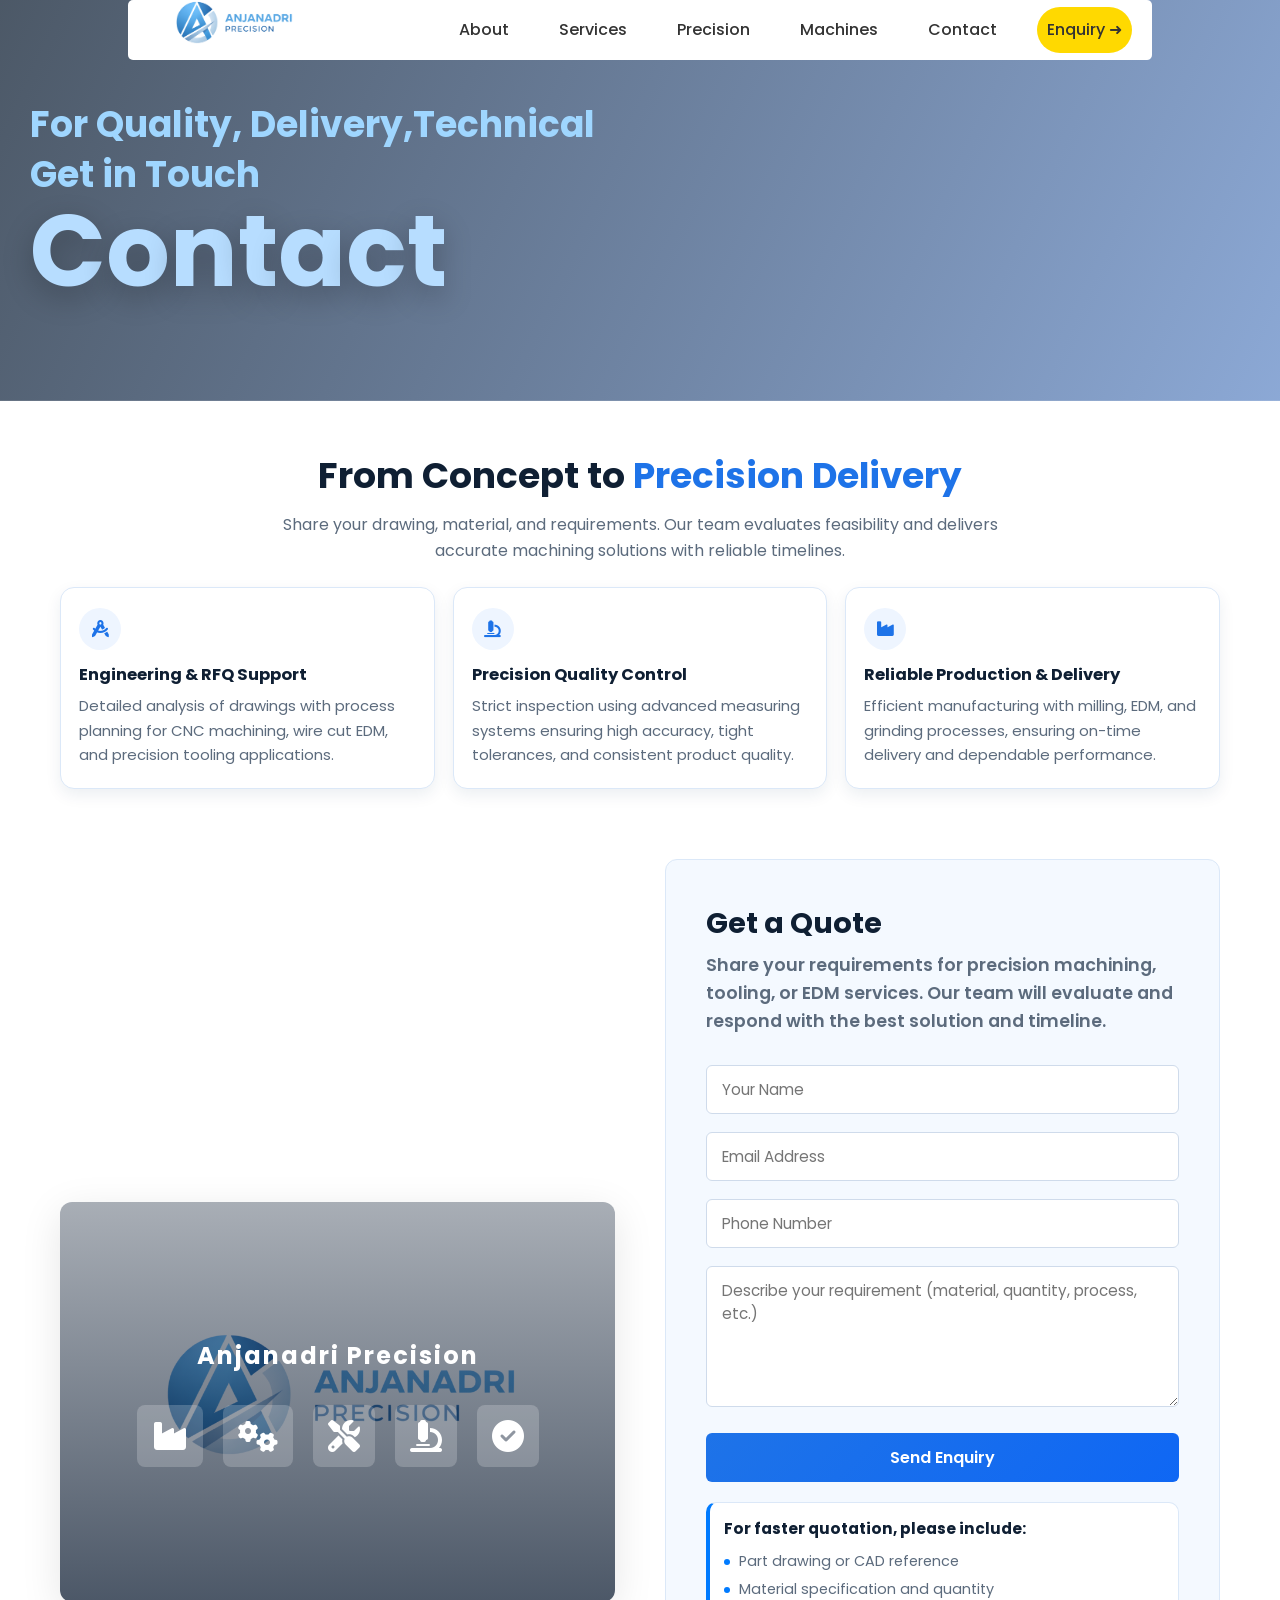
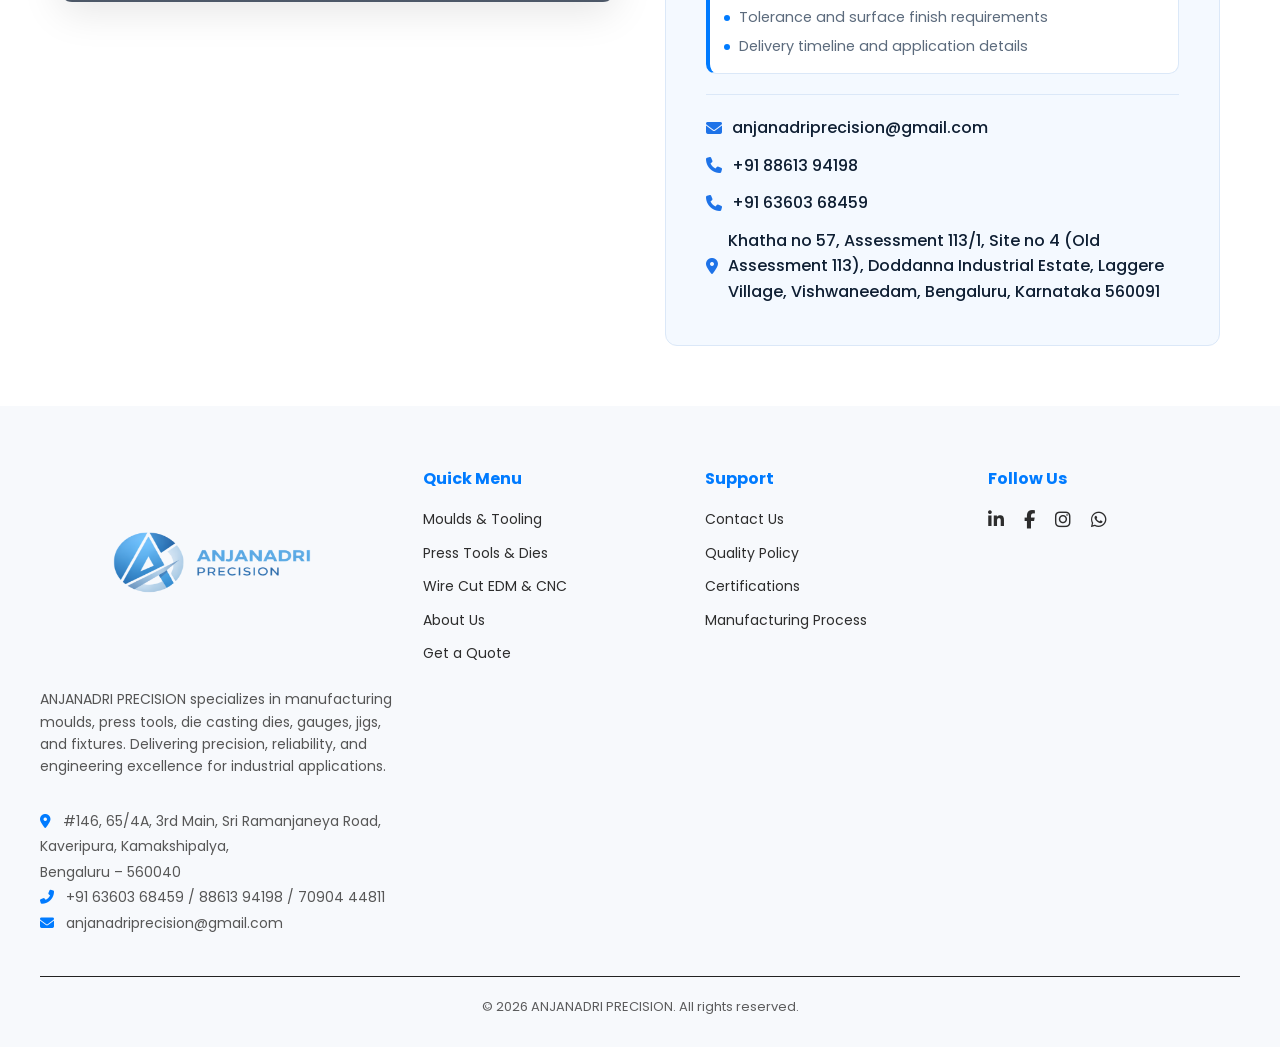
==== commit d4be087b: "modifying contact" ====
--- a/contact.html
+++ b/contact.html
@@ -1028,14 +1028,9 @@
               +91 63603 68459
             </a>
 
-            <a
-              href=""
-              class="info-link"
-              target="_blank"
-              rel="noopener"
-            >
+            <a href="" class="info-link" target="_blank" rel="noopener">
               <i class="fas fa-map-marker-alt"></i>
-             Khatha no 57, Assessment 113/1, Site no 4 (Old Assessment 113),
+              Khatha no 57, Assessment 113/1, Site no 4 (Old Assessment 113),
               Doddanna Industrial Estate, Laggere Village, Vishwaneedam,
               Bengaluru, Karnataka 560091
             </a>
@@ -1045,114 +1040,105 @@
     </section>
     <footer class="footer">
       <div class="footer-container">
-        <!-- Left Column -->
+        <!-- BRAND -->
         <div class="footer-brand">
           <img
             src="img/logo/anjanadri_logo_png.png"
-            alt="Genius Tech Logo"
+            alt="Anjanadri Precision Logo"
             class="logo"
           />
           <p>
-            ANJANADRI PRECISION specializes in precision manufacturing of
-            tooling, automotive components, moulds, and fixtures. Delivering
-            innovation, accuracy, and reliability for automotive and industrial
-            manufacturing globally.
+            ANJANADRI PRECISION specializes in manufacturing moulds, press
+            tools, die casting dies, gauges, jigs, and fixtures. Delivering
+            precision, reliability, and engineering excellence for industrial
+            applications.
           </p>
         </div>
 
-        <!-- Quick Menu -->
+        <!-- QUICK MENU -->
         <div class="footer-links">
           <h4>Quick Menu</h4>
           <ul>
-            <li><a href="services.html">Moulding Tools</a></li>
-            <li><a href="precision.html">Press Tools & Die-Casting</a></li>
-            <li><a href="precision.html">VMC & Wire EDM</a></li>
+            <li><a href="services.html">Moulds & Tooling</a></li>
+            <li><a href="precision.html">Press Tools & Dies</a></li>
+            <li><a href="precision.html">Wire Cut EDM & CNC</a></li>
             <li><a href="index.html">About Us</a></li>
             <li><a href="contact.html">Get a Quote</a></li>
           </ul>
         </div>
 
-        <!-- Support -->
+        <!-- SUPPORT -->
         <div class="footer-links">
           <h4>Support</h4>
           <ul>
             <li><a href="contact.html">Contact Us</a></li>
-            <li><a href="contact.html">FAQs</a></li>
-            <li><a href="contact.html">Quality Policy</a></li>
-            <li><a href="contact.html">Certifications</a></li>
+            <li><a href="#">Quality Policy</a></li>
+            <li><a href="#">Certifications</a></li>
+            <li><a href="#">Manufacturing Process</a></li>
           </ul>
         </div>
 
-        <!-- Social -->
+        <!-- SOCIAL -->
         <div class="footer-social">
           <h4>Follow Us</h4>
           <div class="social-icons">
+            <a href="#" target="_blank" rel="noopener" title="LinkedIn">
+              <i class="fab fa-linkedin-in"></i>
+            </a>
+
+            <a href="#" target="_blank" rel="noopener" title="Facebook">
+              <i class="fab fa-facebook-f"></i>
+            </a>
+
+            <a href="#" target="_blank" rel="noopener" title="Instagram">
+              <i class="fab fa-instagram"></i>
+            </a>
+
             <a
-              href="https://in.linkedin.com/in/abdul-lashkari-8798a7129?utm_source=share&utm_medium=member_mweb&utm_campaign=share_via&utm_content=profile"
-              title="LinkedIn target="
-              _blank
-              rel="noopener"
-              ><i class="fab fa-linkedin-in"></i
-            ></a>
-            <a
-              href="https://www.facebook.com/share/1JmvB4UV7W/"
-              title="Facebook  target="
-              _blank
-              rel="noopener    "
-              ><i class="fab fa-facebook-f"></i
-            ></a>
-            <a
-              href="https://www.instagram.com/genius.technology_?igsh=MTd4c3Y5YzJkZmF1Mg=="
-              title="Instagram target="
-              _blank
-              rel="noopener"
-              ><i class="fab fa-instagram"></i
-            ></a>
-            <a
-              href="https://wa.me/8123638613?text=Hi%20Genius%20Tech!%20I%20am%20interested%20in%20your%20VMC%20solutions. Can%20you%20provide%20more%20details? target="
-              _blank
+              href="https://wa.me/918861394198?text=Hello%20Anjanadri%20Precision,%20I%20am%20interested%20in%20your%20manufacturing%20services."
+              target="_blank"
               rel="noopener"
               title="WhatsApp"
-              ><i class="fab fa-whatsapp"></i
-            ></a>
+            >
+              <i class="fab fa-whatsapp"></i>
+            </a>
           </div>
         </div>
+
+        <!-- CONTACT -->
         <div class="footer-contact">
           <p>
             <a
-              href=""
+              href="https://maps.app.goo.gl/H3Q5AQWEB5JA9V688"
               target="_blank"
               rel="noopener"
             >
               <i class="fas fa-map-marker-alt"></i>
-              Khatha no 57, Assessment 113/1, Site no 4 (Old Assessment 113),
-              Doddanna Industrial Estate, Laggere Village, Vishwaneedam,
-              Bengaluru, Karnataka 560091
+              #146, 65/4A, 3rd Main, Sri Ramanjaneya Road,<br />
+              Kaveripura, Kamakshipalya,<br />
+              Bengaluru – 560040
             </a>
-                      
           </p>
+
           <p>
             <a href="tel:+916360368459">
-              <i class="fas fa-phone-alt"></i> +91 6360368459 / 8861394198
+              <i class="fas fa-phone-alt"></i>
+              +91 63603 68459 / 88613 94198 / 70904 44811
             </a>
           </p>
+
           <p>
-            <a
-              href="mailto:anjanadriprecision@gmail.com"
-              rel="noopener"
-              target="_blank"
-            >
-              <i class="fas fa-envelope"></i> anjanadriprecision@gmail.com
+            <a href="mailto:anjanadriprecision@gmail.com" target="_blank">
+              <i class="fas fa-envelope"></i>
+              anjanadriprecision@gmail.com
             </a>
           </p>
         </div>
       </div>
 
+      <!-- BOTTOM -->
       <div class="footer-bottom">
-        <p>
-          © Copyright 2025. ANJANADRI PRECISION. All rights reserved. | ISO
-          9001:2015 Certified
-        </p>
+        <p>© 2026 ANJANADRI PRECISION. All rights reserved.</p>
       </div>
     </footer>
 
